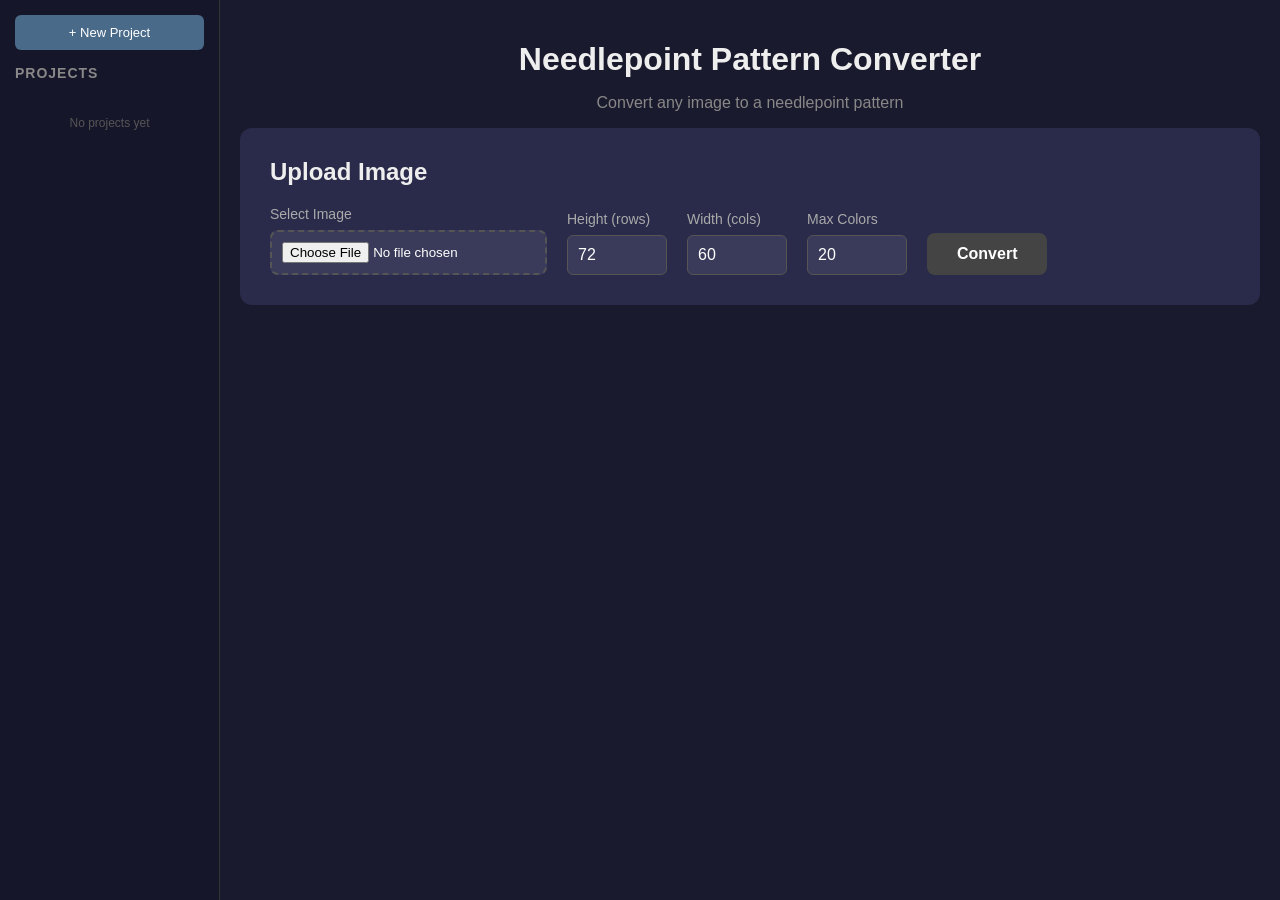
==== index.html @ 48f21181 "Initial Commit" ====
<!DOCTYPE html>
<html lang="en">
<head>
  <meta charset="UTF-8">
  <meta name="viewport" content="width=device-width, initial-scale=1.0">
  <title>Needlepoint Pattern Converter</title>
  <link rel="stylesheet" href="styles.css">
</head>
<body>
  <!-- Sidebar -->
  <div class="sidebar">
    <button class="new-project-btn" id="newProjectBtn">+ New Project</button>
    <h2>Projects</h2>
    <div class="project-list" id="projectList"></div>
    <button class="clear-all-btn" id="clearAllBtn" style="display:none;">Clear All Projects</button>
  </div>
  
  <!-- Main Content -->
  <div class="main-content">
    <div class="container">
      <h1>Needlepoint Pattern Converter</h1>
      <p style="text-align:center;color:#888;">Convert any image to a needlepoint pattern</p>
      
      <!-- Upload Section -->
    <div class="upload-section">
      <h2>Upload Image</h2>
      <div class="upload-row">
        <div class="upload-group">
          <label>Select Image</label>
          <input type="file" id="imageInput" accept="image/*">
        </div>
        <div class="upload-group">
          <label>Height (rows)</label>
          <input type="number" id="heightInput" value="72" min="10" max="200">
        </div>
        <div class="upload-group">
          <label>Width (cols)</label>
          <input type="number" id="widthInput" value="60" min="10" max="200">
        </div>
        <div class="upload-group">
          <label>Max Colors</label>
          <input type="number" id="colorsInput" value="20" min="2" max="64">
        </div>
        <button class="convert-btn" id="convertBtn" disabled>Convert</button>
      </div>
      <div class="status" id="status"></div>
    </div>
    
    <!-- Preview Section -->
    <div class="preview-section" id="previewSection">
      <div class="preview-row">
        <div class="preview-box">
          <h3>Original Image</h3>
          <img id="originalPreview" alt="Original">
        </div>
        <div class="preview-box">
          <h3>Quantized Preview</h3>
          <canvas id="quantizedPreview"></canvas>
        </div>
      </div>
    </div>
    
    <!-- Controls -->
    <div class="controls" id="controls">
      <label>
        Cell Size: <input type="range" id="cellSize" min="8" max="30" value="12">
        <span id="cellSizeVal">12px</span>
      </label>
      <button id="toggleCodes">Hide Codes</button>
      <button id="toggleGrid">Toggle Grid Lines</button>
    </div>
    
    <!-- Result Section -->
    <div class="result-section" id="resultSection">
      <p class="pattern-info" id="patternInfo"></p>
      <div class="grid-wrapper">
        <div class="grid" id="grid"></div>
      </div>
      
      <h2>Color Legend</h2>
      <div class="legend" id="legend"></div>
      
      <div class="download-section" id="downloadSection">
        <button class="download-btn" id="downloadGrid">Download Grid CSV</button>
        <button class="download-btn" id="downloadLegend">Download Legend CSV</button>
        <button class="download-btn" id="downloadPng">Download Preview PNG</button>
        <button class="download-btn" id="downloadGridImage">Download Grid Image</button>
      </div>
    </div>
  </div>
  </div>
  
  <!-- Hidden canvas for image processing -->
  <canvas id="processingCanvas" style="display:none;"></canvas>

  <script src="app.js"></script>
</body>
</html>
---- styles.css ----
* {
  box-sizing: border-box;
}
body {
  font-family: -apple-system, BlinkMacSystemFont, 'Segoe UI', Roboto, sans-serif;
  background: #1a1a2e;
  color: #eee;
  margin: 0;
  padding: 0;
  display: flex;
  min-height: 100vh;
}

/* Sidebar */
.sidebar {
  width: 220px;
  background: #16162a;
  border-right: 1px solid #333;
  padding: 15px;
  overflow-y: auto;
  flex-shrink: 0;
}
.sidebar h2 {
  font-size: 14px;
  color: #888;
  margin: 0 0 15px 0;
  text-transform: uppercase;
  letter-spacing: 1px;
}
.sidebar-empty {
  color: #555;
  font-size: 12px;
  text-align: center;
  padding: 20px 0;
}
.project-list {
  display: flex;
  flex-direction: column;
  gap: 8px;
}
.project-item {
  display: flex;
  align-items: center;
  gap: 10px;
  padding: 8px;
  background: #2a2a4a;
  border-radius: 6px;
  cursor: pointer;
  transition: background 0.2s;
}
.project-item:hover {
  background: #3a3a5a;
}
.project-item.active {
  background: #4a5a7a;
  border: 1px solid #6a7a9a;
}
.project-thumb {
  width: 40px;
  height: 40px;
  border-radius: 4px;
  object-fit: cover;
  background: #fff;
  flex-shrink: 0;
}
.project-info {
  flex: 1;
  min-width: 0;
}
.project-name {
  font-size: 12px;
  font-weight: 500;
  white-space: nowrap;
  overflow: hidden;
  text-overflow: ellipsis;
}
.project-date {
  font-size: 10px;
  color: #666;
}
.project-delete {
  opacity: 0;
  background: none;
  border: none;
  color: #f66;
  cursor: pointer;
  font-size: 14px;
  padding: 4px;
  transition: opacity 0.2s;
}
.project-item:hover .project-delete {
  opacity: 1;
}
.project-delete:hover {
  color: #f99;
}
.new-project-btn {
  width: 100%;
  padding: 10px;
  margin-bottom: 15px;
  background: #4a6a8a;
  border: none;
  border-radius: 6px;
  color: #fff;
  font-size: 13px;
  font-weight: 500;
  cursor: pointer;
  transition: background 0.2s;
}
.new-project-btn:hover {
  background: #5a7a9a;
}
.clear-all-btn {
  margin-top: 15px;
  width: 100%;
  padding: 8px;
  background: #4a3a3a;
  border: none;
  border-radius: 4px;
  color: #faa;
  font-size: 11px;
  cursor: pointer;
}
.clear-all-btn:hover {
  background: #5a4a4a;
}

/* Main content */
.main-content {
  flex: 1;
  padding: 20px;
  overflow-y: auto;
}
h1 {
  text-align: center;
  margin-bottom: 10px;
}
.container {
  max-width: 1400px;
  margin: 0 auto;
}

/* Upload Section */
.upload-section {
  background: #2a2a4a;
  border-radius: 12px;
  padding: 30px;
  margin-bottom: 30px;
}
.upload-section h2 {
  margin-top: 0;
  margin-bottom: 20px;
}
.upload-row {
  display: flex;
  flex-wrap: wrap;
  gap: 20px;
  align-items: flex-end;
}
.upload-group {
  display: flex;
  flex-direction: column;
  gap: 8px;
}
.upload-group label {
  font-size: 14px;
  color: #aaa;
}
.upload-group input[type="file"] {
  padding: 10px;
  background: #3a3a5a;
  border: 2px dashed #555;
  border-radius: 8px;
  color: #fff;
  cursor: pointer;
}
.upload-group input[type="file"]:hover {
  border-color: #777;
}
.upload-group input[type="number"] {
  padding: 10px;
  background: #3a3a5a;
  border: 1px solid #555;
  border-radius: 6px;
  color: #fff;
  width: 100px;
  font-size: 16px;
}
.convert-btn {
  padding: 12px 30px;
  background: #5a7a9a;
  border: none;
  border-radius: 8px;
  color: #fff;
  font-size: 16px;
  font-weight: bold;
  cursor: pointer;
  transition: background 0.2s;
}
.convert-btn:hover {
  background: #6a8aaa;
}
.convert-btn:disabled {
  background: #444;
  cursor: not-allowed;
}
.status {
  margin-top: 15px;
  padding: 10px;
  border-radius: 6px;
  display: none;
}
.status.visible {
  display: block;
}
.status.processing {
  background: #3a4a5a;
  color: #8af;
}
.status.success {
  background: #2a4a3a;
  color: #8fa;
}
.status.error {
  background: #4a2a3a;
  color: #faa;
}

/* Preview */
.preview-section {
  display: none;
  margin-bottom: 20px;
}
.preview-section.visible {
  display: block;
}
.preview-row {
  display: flex;
  gap: 20px;
  flex-wrap: wrap;
}
.preview-box {
  background: #2a2a4a;
  border-radius: 8px;
  padding: 15px;
}
.preview-box h3 {
  margin: 0 0 10px 0;
  font-size: 14px;
  color: #888;
}
.preview-box img, .preview-box canvas {
  max-width: 300px;
  max-height: 300px;
  border-radius: 4px;
  background: #fff;
}

/* Controls */
.controls {
  text-align: center;
  margin-bottom: 20px;
  display: none;
}
.controls.visible {
  display: block;
}
.controls label {
  margin-right: 20px;
}
.controls input[type="range"] {
  width: 150px;
  vertical-align: middle;
}
.controls button {
  padding: 8px 16px;
  margin: 0 5px;
  border: none;
  border-radius: 4px;
  background: #4a4a6a;
  color: #fff;
  cursor: pointer;
}
.controls button:hover {
  background: #5a5a8a;
}

/* Grid */
.result-section {
  display: none;
}
.result-section.visible {
  display: block;
}
.pattern-info {
  text-align: center;
  color: #888;
  margin-bottom: 20px;
}
.grid-wrapper {
  overflow: auto;
  border: 2px solid #333;
  border-radius: 8px;
  background: #111;
  margin-bottom: 30px;
}
.grid {
  display: grid;
  gap: 0;
}
.cell {
  aspect-ratio: 1;
  display: flex;
  align-items: center;
  justify-content: center;
  font-size: 8px;
  font-weight: bold;
  border: 1px solid rgba(0,0,0,0.2);
  cursor: pointer;
  transition: transform 0.1s;
}
.cell:hover {
  transform: scale(1.5);
  z-index: 10;
  box-shadow: 0 0 10px rgba(255,255,255,0.5);
}
.cell.show-codes {
  font-size: 6px;
}

/* Legend */
.legend {
  display: grid;
  grid-template-columns: repeat(auto-fill, minmax(180px, 1fr));
  gap: 10px;
}
.legend-item {
  display: flex;
  align-items: center;
  gap: 10px;
  padding: 10px;
  background: #2a2a4a;
  border-radius: 6px;
}
.legend-swatch {
  width: 40px;
  height: 40px;
  border-radius: 4px;
  border: 2px solid #555;
  flex-shrink: 0;
}
.legend-info {
  font-size: 13px;
}
.legend-info strong {
  display: block;
  font-size: 16px;
}
.legend-info .hex {
  color: #aaa;
}
.legend-info .count {
  color: #888;
  font-size: 11px;
}
h2 {
  margin-top: 0;
}

/* Download buttons */
.download-section {
  display: none;
  margin-top: 20px;
  text-align: center;
}
.download-section.visible {
  display: block;
}
.download-btn {
  padding: 10px 20px;
  margin: 5px;
  background: #4a6a4a;
  border: none;
  border-radius: 6px;
  color: #fff;
  cursor: pointer;
  font-size: 14px;
}
.download-btn:hover {
  background: #5a7a5a;
}
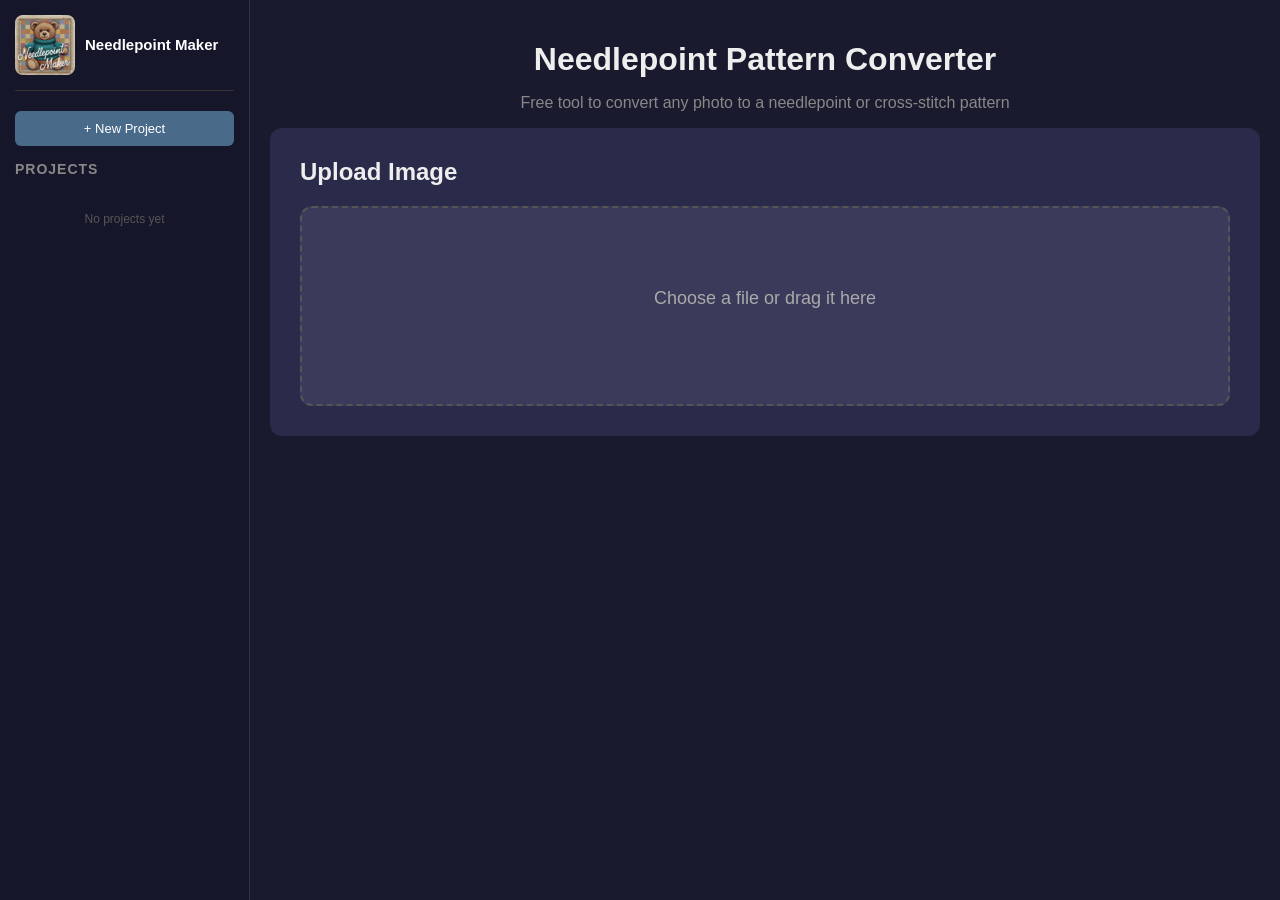
==== commit 361f196c: "Add thumbnails and tweak styles slightly" ====
--- a/index.html
+++ b/index.html
@@ -3,12 +3,75 @@
 <head>
   <meta charset="UTF-8">
   <meta name="viewport" content="width=device-width, initial-scale=1.0">
-  <title>Needlepoint Pattern Converter</title>
+  
+  <!-- Primary Meta Tags -->
+  <title>Free Needlepoint Pattern Converter | Photo to Cross Stitch Pattern Maker</title>
+  <meta name="title" content="Free Needlepoint Pattern Converter | Photo to Cross Stitch Pattern Maker">
+  <meta name="description" content="Convert any photo to a needlepoint or cross-stitch pattern for free. Customize canvas size, control colors, and download printable grid patterns with stitch guides.">
+  <meta name="keywords" content="needlepoint pattern generator, photo to needlepoint, cross stitch pattern maker, convert image to cross stitch, free pattern generator, needlepoint chart maker, cross stitch from photo, embroidery pattern converter, needlepoint pattern maker, image to needlepoint pattern">
+  <meta name="author" content="Needlepoint Maker">
+  <meta name="robots" content="index, follow">
+  
+  <!-- Canonical URL -->
+  <link rel="canonical" href="https://needlepointmaker.com/">
+  
+  <!-- Open Graph / Facebook -->
+  <meta property="og:type" content="website">
+  <meta property="og:url" content="https://needlepointmaker.com/">
+  <meta property="og:title" content="Free Needlepoint Pattern Converter | Photo to Cross Stitch Pattern Maker">
+  <meta property="og:description" content="Transform any image into a stitchable needlepoint or cross-stitch pattern. Free online tool with color control and downloadable charts.">
+  <meta property="og:image" content="https://needlepointmaker.com/images/og-image.jpg">
+  
+  <!-- Twitter -->
+  <meta name="twitter:card" content="summary_large_image">
+  <meta name="twitter:url" content="https://needlepointmaker.com/">
+  <meta name="twitter:title" content="Free Needlepoint Pattern Converter | Photo to Cross Stitch Pattern Maker">
+  <meta name="twitter:description" content="Transform any image into a stitchable needlepoint or cross-stitch pattern. Free online tool with color control and downloadable charts.">
+  <meta name="twitter:image" content="https://needlepointmaker.com/images/og-image.jpg">
+  
+  <!-- Theme Color -->
+  <meta name="theme-color" content="#6c5ce7">
+  
+  <!-- Favicons -->
+  <link rel="icon" type="image/png" sizes="32x32" href="images/favicon-32.png">
+  <link rel="icon" type="image/png" sizes="16x16" href="images/favicon-16.png">
+  <link rel="apple-touch-icon" sizes="180x180" href="images/apple-touch-icon.png">
+  
+  <!-- Schema.org Structured Data -->
+  <script type="application/ld+json">
+  {
+    "@context": "https://schema.org",
+    "@type": "SoftwareApplication",
+    "name": "Needlepoint Pattern Converter",
+    "description": "Convert any photo to a needlepoint or cross-stitch pattern for free. Customize canvas size, control colors, and download printable grid patterns.",
+    "url": "https://needlepointmaker.com/",
+    "applicationCategory": "DesignApplication",
+    "operatingSystem": "Web Browser",
+    "offers": {
+      "@type": "Offer",
+      "price": "0",
+      "priceCurrency": "USD"
+    },
+    "featureList": [
+      "Image to pattern conversion",
+      "Customizable canvas dimensions",
+      "Color palette control",
+      "Interactive grid view",
+      "CSV and PNG exports",
+      "Project saving"
+    ]
+  }
+  </script>
+  
   <link rel="stylesheet" href="styles.css">
 </head>
 <body>
   <!-- Sidebar -->
   <div class="sidebar">
+    <div class="sidebar-logo">
+      <img src="images/logo.png" alt="Needlepoint Maker" width="60" height="60">
+      <span>Needlepoint Maker</span>
+    </div>
     <button class="new-project-btn" id="newProjectBtn">+ New Project</button>
     <h2>Projects</h2>
     <div class="project-list" id="projectList"></div>
@@ -19,45 +82,74 @@
   <div class="main-content">
     <div class="container">
       <h1>Needlepoint Pattern Converter</h1>
-      <p style="text-align:center;color:#888;">Convert any image to a needlepoint pattern</p>
+      <p style="text-align:center;color:#888;">Free tool to convert any photo to a needlepoint or cross-stitch pattern</p>
       
       <!-- Upload Section -->
     <div class="upload-section">
       <h2>Upload Image</h2>
-      <div class="upload-row">
-        <div class="upload-group">
-          <label>Select Image</label>
-          <input type="file" id="imageInput" accept="image/*">
+      
+      <div class="file-dropzone" id="fileDropzone">
+        <input type="file" id="imageInput" accept="image/*">
+        <span class="dropzone-text">Choose a file or drag it here</span>
+        <span class="dropzone-filename" id="dropzoneFilename"></span>
+      </div>
+      
+      <div class="image-selected-row" id="imageSelectedRow">
+        <div class="image-preview" id="imagePreview">
+          <img id="previewImg" alt="Preview">
         </div>
-        <div class="upload-group">
-          <label>Height (rows)</label>
-          <input type="number" id="heightInput" value="72" min="10" max="200">
+        <div class="selected-file-info">
+          <span class="selected-filename" id="selectedFilename"></span>
+          <button type="button" class="change-file-btn" id="changeFileBtn">Change image</button>
         </div>
-        <div class="upload-group">
-          <label>Width (cols)</label>
-          <input type="number" id="widthInput" value="60" min="10" max="200">
+      </div>
+      
+      <div class="step-group" id="presetsStep">
+        <label>Project Size</label>
+        <div class="size-presets" id="sizePresets">
+          <button type="button" class="preset-btn" data-height="50" data-width="50">Coaster (50×50)</button>
+          <button type="button" class="preset-btn" data-height="50" data-width="40">Ornament (40×50)</button>
+          <button type="button" class="preset-btn" data-height="120" data-width="120">Pillow (120×120)</button>
+          <button type="button" class="preset-btn" data-height="125" data-width="100">Wall Art (100×125)</button>
+          <button type="button" class="preset-btn" data-preset="custom">Custom</button>
         </div>
-        <div class="upload-group">
-          <label>Max Colors</label>
-          <input type="number" id="colorsInput" value="20" min="2" max="64">
+      </div>
+      
+      <div class="step-group" id="dimensionsStep">
+        <label>Dimensions</label>
+        <div class="dimensions-row">
+          <div class="dimension-input">
+            <span class="dimension-label">Height (rows)</span>
+            <input type="number" id="heightInput" value="72" min="10" max="200">
+          </div>
+          <button type="button" class="aspect-link-btn linked" id="aspectLinkBtn" title="Link dimensions (maintain aspect ratio)">
+            <svg class="link-icon" viewBox="0 0 24 24" width="20" height="20">
+              <path class="chain-link" d="M10 13a5 5 0 0 0 7.54.54l3-3a5 5 0 0 0-7.07-7.07l-1.72 1.71"/>
+              <path class="chain-link" d="M14 11a5 5 0 0 0-7.54-.54l-3 3a5 5 0 0 0 7.07 7.07l1.71-1.71"/>
+            </svg>
+            <svg class="unlink-icon" viewBox="0 0 24 24" width="20" height="20">
+              <path d="M10 13a5 5 0 0 0 7.54.54l3-3a5 5 0 0 0-7.07-7.07l-1.72 1.71"/>
+              <path d="M14 11a5 5 0 0 0-7.54-.54l-3 3a5 5 0 0 0 7.07 7.07l1.71-1.71"/>
+              <line x1="2" y1="2" x2="22" y2="22"/>
+            </svg>
+          </button>
+          <div class="dimension-input">
+            <span class="dimension-label">Width (cols)</span>
+            <input type="number" id="widthInput" value="60" min="10" max="200">
+          </div>
         </div>
+      </div>
+      
+      <div class="step-group" id="colorsStep">
+        <label>Max Colors</label>
+        <input type="number" id="colorsInput" value="20" min="2" max="64">
+      </div>
+      
+      <div class="step-group" id="convertStep">
         <button class="convert-btn" id="convertBtn" disabled>Convert</button>
       </div>
+      
       <div class="status" id="status"></div>
-    </div>
-    
-    <!-- Preview Section -->
-    <div class="preview-section" id="previewSection">
-      <div class="preview-row">
-        <div class="preview-box">
-          <h3>Original Image</h3>
-          <img id="originalPreview" alt="Original">
-        </div>
-        <div class="preview-box">
-          <h3>Quantized Preview</h3>
-          <canvas id="quantizedPreview"></canvas>
-        </div>
-      </div>
     </div>
     
     <!-- Controls -->
--- a/styles.css
+++ b/styles.css
@@ -13,7 +13,7 @@
 
 /* Sidebar */
 .sidebar {
-  width: 220px;
+  width: 250px;
   background: #16162a;
   border-right: 1px solid #333;
   padding: 15px;
@@ -26,6 +26,24 @@
   margin: 0 0 15px 0;
   text-transform: uppercase;
   letter-spacing: 1px;
+}
+.sidebar-logo {
+  display: flex;
+  align-items: center;
+  gap: 10px;
+  margin-bottom: 20px;
+  padding-bottom: 15px;
+  border-bottom: 1px solid #333;
+}
+.sidebar-logo img {
+  border-radius: 8px;
+  flex-shrink: 0;
+}
+.sidebar-logo span {
+  font-size: 15px;
+  font-weight: 600;
+  color: #fff;
+  line-height: 1.2;
 }
 .sidebar-empty {
   color: #555;
@@ -146,11 +164,111 @@
   border-radius: 12px;
   padding: 30px;
   margin-bottom: 30px;
+  transition: opacity 0.3s, max-height 0.3s;
+}
+.upload-section.hidden {
+  display: none;
 }
 .upload-section h2 {
   margin-top: 0;
   margin-bottom: 20px;
 }
+
+/* File dropzone - empty state */
+.file-dropzone {
+  display: flex;
+  flex-direction: column;
+  align-items: center;
+  justify-content: center;
+  gap: 16px;
+  width: 100%;
+  min-height: 200px;
+  background: #3a3a5a;
+  border: 2px dashed #555;
+  border-radius: 12px;
+  cursor: pointer;
+  transition: border-color 0.2s, background 0.2s;
+}
+.file-dropzone:hover,
+.file-dropzone.dragover {
+  border-color: #5a7a9a;
+  background: #454570;
+}
+.file-dropzone.hidden {
+  display: none;
+}
+.file-dropzone input[type="file"] {
+  position: absolute;
+  width: 1px;
+  height: 1px;
+  opacity: 0;
+  pointer-events: none;
+}
+.dropzone-text {
+  font-size: 18px;
+  color: #aaa;
+}
+.dropzone-filename {
+  font-size: 14px;
+  color: #888;
+  max-width: 80%;
+  overflow: hidden;
+  text-overflow: ellipsis;
+  white-space: nowrap;
+}
+
+/* Image selected state */
+.image-selected-row {
+  display: none;
+  align-items: center;
+  gap: 16px;
+}
+.image-selected-row.visible {
+  display: flex;
+}
+.image-preview {
+  width: 100px;
+  height: 100px;
+  border-radius: 8px;
+  overflow: hidden;
+  background: #1a1a2e;
+  border: 2px solid #444;
+  flex-shrink: 0;
+}
+.image-preview img {
+  width: 100%;
+  height: 100%;
+  object-fit: contain;
+}
+.selected-file-info {
+  display: flex;
+  flex-direction: column;
+  gap: 8px;
+}
+.selected-filename {
+  font-size: 14px;
+  color: #ccc;
+  max-width: 200px;
+  overflow: hidden;
+  text-overflow: ellipsis;
+  white-space: nowrap;
+}
+.change-file-btn {
+  padding: 6px 12px;
+  background: #3a3a5a;
+  border: 1px solid #555;
+  border-radius: 4px;
+  color: #aaa;
+  font-size: 12px;
+  cursor: pointer;
+  transition: all 0.2s;
+  width: fit-content;
+}
+.change-file-btn:hover {
+  background: #4a4a6a;
+  color: #fff;
+  border-color: #666;
+}
 .upload-row {
   display: flex;
   flex-wrap: wrap;
@@ -186,6 +304,144 @@
   width: 100px;
   font-size: 16px;
 }
+.upload-group input[type="number"].auto-calculated {
+  border-color: #5a7a9a;
+  font-style: italic;
+}
+
+/* Aspect ratio link button */
+.aspect-link-btn {
+  background: none;
+  border: none;
+  cursor: pointer;
+  padding: 8px;
+  margin-top: 16px;
+  border-radius: 4px;
+  transition: background 0.2s;
+  display: flex;
+  align-items: center;
+  justify-content: center;
+  flex-shrink: 0;
+}
+.aspect-link-btn:hover {
+  background: rgba(255, 255, 255, 0.1);
+}
+.aspect-link-btn svg {
+  fill: none;
+  stroke: currentColor;
+  stroke-width: 2;
+  stroke-linecap: round;
+  stroke-linejoin: round;
+}
+.aspect-link-btn.linked {
+  color: #8af;
+}
+.aspect-link-btn.linked .link-icon {
+  display: block;
+}
+.aspect-link-btn.linked .unlink-icon {
+  display: none;
+}
+.aspect-link-btn:not(.linked) {
+  color: #666;
+}
+.aspect-link-btn:not(.linked) .link-icon {
+  display: none;
+}
+.aspect-link-btn:not(.linked) .unlink-icon {
+  display: block;
+}
+
+/* Step groups with animations */
+.step-group {
+  display: flex;
+  flex-direction: column;
+  gap: 10px;
+  margin-top: 0;
+  opacity: 0;
+  max-height: 0;
+  overflow: hidden;
+  transition: opacity 0.3s ease, max-height 0.3s ease, margin-top 0.3s ease;
+  pointer-events: none;
+}
+.step-group.visible {
+  opacity: 1;
+  max-height: 200px;
+  margin-top: 20px;
+  pointer-events: auto;
+}
+.step-group > label {
+  font-size: 14px;
+  color: #aaa;
+  margin-bottom: 4px;
+}
+
+/* Size preset buttons */
+.size-presets {
+  display: flex;
+  flex-wrap: wrap;
+  gap: 8px;
+}
+.preset-btn {
+  padding: 10px 16px;
+  background: #3a3a5a;
+  border: 2px solid transparent;
+  border-radius: 6px;
+  color: #aaa;
+  font-size: 13px;
+  cursor: pointer;
+  transition: all 0.2s;
+}
+.preset-btn:hover {
+  background: #4a4a6a;
+  color: #fff;
+}
+.preset-btn.active {
+  border-color: #5a7a9a;
+  background: #4a5a7a;
+  color: #fff;
+}
+
+/* Dimensions row */
+.dimensions-row {
+  display: flex;
+  align-items: center;
+  gap: 12px;
+}
+.dimension-input {
+  display: flex;
+  flex-direction: column;
+  gap: 4px;
+}
+.dimension-input .dimension-label {
+  font-size: 12px;
+  color: #888;
+}
+.dimension-input input[type="number"] {
+  padding: 10px;
+  background: #3a3a5a;
+  border: 1px solid #555;
+  border-radius: 6px;
+  color: #fff;
+  width: 100px;
+  font-size: 16px;
+}
+.dimension-input input[type="number"].auto-calculated {
+  border-color: #5a7a9a;
+  font-style: italic;
+}
+
+/* Colors input in step group */
+.step-group input[type="number"] {
+  padding: 10px;
+  background: #3a3a5a;
+  border: 1px solid #555;
+  border-radius: 6px;
+  color: #fff;
+  width: 100px;
+  font-size: 16px;
+}
+
 .convert-btn {
   padding: 12px 30px;
   background: #5a7a9a;
@@ -224,36 +480,6 @@
 .status.error {
   background: #4a2a3a;
   color: #faa;
-}
-
-/* Preview */
-.preview-section {
-  display: none;
-  margin-bottom: 20px;
-}
-.preview-section.visible {
-  display: block;
-}
-.preview-row {
-  display: flex;
-  gap: 20px;
-  flex-wrap: wrap;
-}
-.preview-box {
-  background: #2a2a4a;
-  border-radius: 8px;
-  padding: 15px;
-}
-.preview-box h3 {
-  margin: 0 0 10px 0;
-  font-size: 14px;
-  color: #888;
-}
-.preview-box img, .preview-box canvas {
-  max-width: 300px;
-  max-height: 300px;
-  border-radius: 4px;
-  background: #fff;
 }
 
 /* Controls */
@@ -299,14 +525,16 @@
 }
 .grid-wrapper {
   overflow: auto;
-  border: 2px solid #333;
-  border-radius: 8px;
-  background: #111;
   margin-bottom: 30px;
+  display: flex;
+  justify-content: center;
 }
 .grid {
   display: grid;
   gap: 0;
+  border: 2px solid #333;
+  border-radius: 8px;
+  overflow: hidden;
 }
 .cell {
   aspect-ratio: 1;
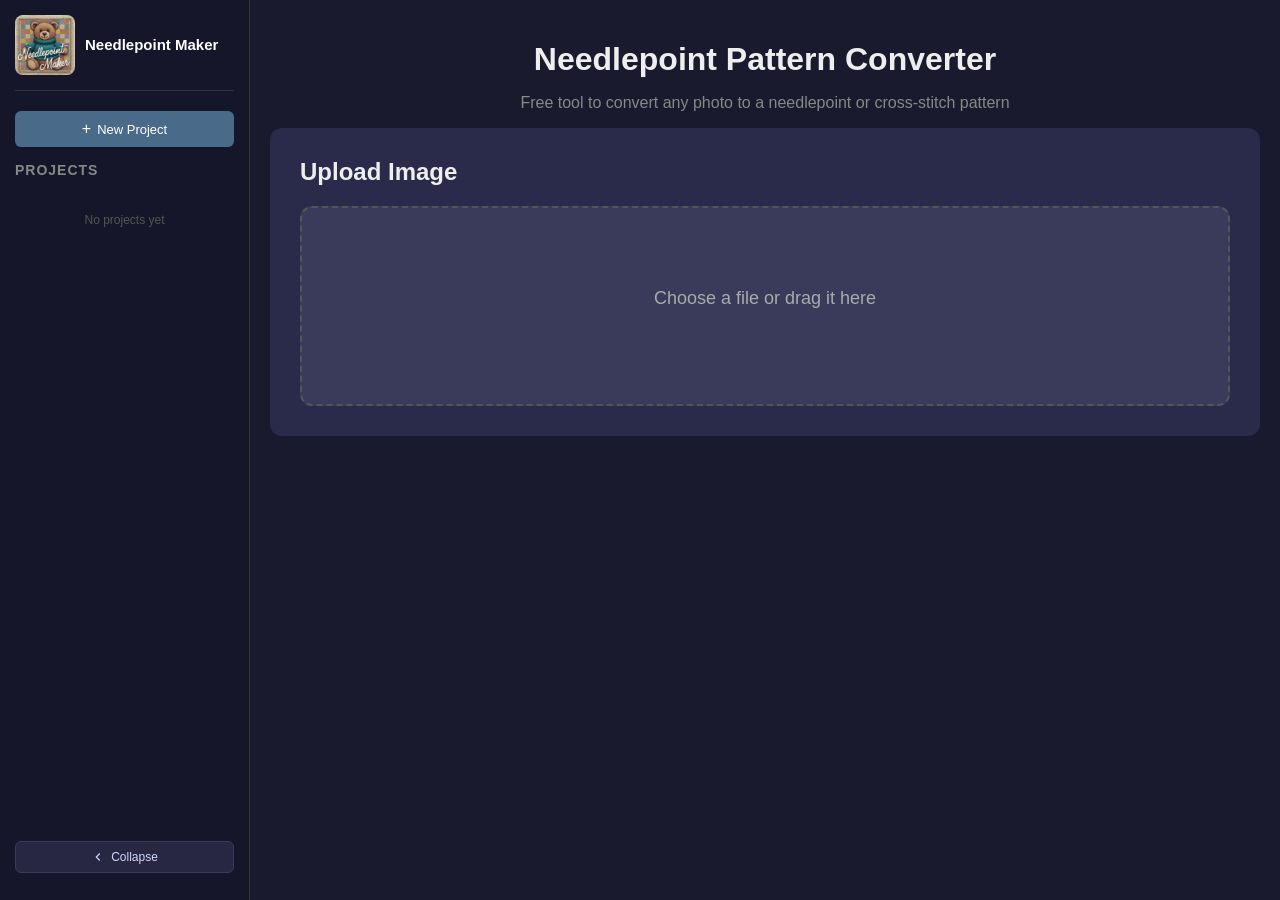
==== commit 81d52f32: "Update sidebar styles and migration" ====
--- a/index.html
+++ b/index.html
@@ -66,16 +66,42 @@
   <link rel="stylesheet" href="styles.css">
 </head>
 <body>
+  <!-- Mobile Menu Toggle -->
+  <button class="mobile-menu-toggle" id="mobileMenuToggle" aria-label="Toggle menu">
+    <svg class="menu-icon" viewBox="0 0 24 24" fill="none" stroke="currentColor" stroke-width="2">
+      <line x1="3" y1="6" x2="21" y2="6"></line>
+      <line x1="3" y1="12" x2="21" y2="12"></line>
+      <line x1="3" y1="18" x2="21" y2="18"></line>
+    </svg>
+    <svg class="close-icon" viewBox="0 0 24 24" fill="none" stroke="currentColor" stroke-width="2">
+      <line x1="18" y1="6" x2="6" y2="18"></line>
+      <line x1="6" y1="6" x2="18" y2="18"></line>
+    </svg>
+  </button>
+  
+  <!-- Sidebar Overlay -->
+  <div class="sidebar-overlay" id="sidebarOverlay"></div>
+  
   <!-- Sidebar -->
-  <div class="sidebar">
+  <div class="sidebar" id="sidebar">
     <div class="sidebar-logo">
       <img src="images/logo.png" alt="Needlepoint Maker" width="60" height="60">
       <span>Needlepoint Maker</span>
     </div>
-    <button class="new-project-btn" id="newProjectBtn">+ New Project</button>
+    <button class="new-project-btn" id="newProjectBtn">
+      <span class="btn-icon" aria-hidden="true">+</span>
+      <span class="btn-text">New Project</span>
+    </button>
     <h2>Projects</h2>
     <div class="project-list" id="projectList"></div>
-    <button class="clear-all-btn" id="clearAllBtn" style="display:none;">Clear All Projects</button>
+    <div class="sidebar-footer">
+      <button class="sidebar-toggle-btn" id="sidebarToggleBtn" aria-label="Collapse sidebar">
+        <svg class="sidebar-toggle-icon" viewBox="0 0 24 24" fill="none" stroke="currentColor" stroke-width="2">
+          <path d="M15 6l-6 6 6 6"/>
+        </svg>
+        <span>Collapse</span>
+      </button>
+    </div>
   </div>
   
   <!-- Main Content -->
@@ -107,37 +133,43 @@
       <div class="step-group" id="presetsStep">
         <label>Project Size</label>
         <div class="size-presets" id="sizePresets">
-          <button type="button" class="preset-btn" data-height="50" data-width="50">Coaster (50×50)</button>
-          <button type="button" class="preset-btn" data-height="50" data-width="40">Ornament (40×50)</button>
-          <button type="button" class="preset-btn" data-height="120" data-width="120">Pillow (120×120)</button>
-          <button type="button" class="preset-btn" data-height="125" data-width="100">Wall Art (100×125)</button>
+          <button type="button" class="preset-btn" data-height="72" data-width="72" data-name="Coaster">Coaster (4" × 4")</button>
+          <button type="button" class="preset-btn" data-height="72" data-width="54" data-name="Ornament">Ornament (3" × 4")</button>
+          <button type="button" class="preset-btn" data-height="144" data-width="144" data-name="Pillow">Pillow (8" × 8")</button>
+          <button type="button" class="preset-btn" data-height="144" data-width="108" data-name="Wall Art">Wall Art (6" × 8")</button>
           <button type="button" class="preset-btn" data-preset="custom">Custom</button>
+        </div>
+        <p class="preset-note" id="presetNote">Sizes that would stretch or distort your image have been disabled. Use the Custom button to set your own dimensions.</p>
+      </div>
+      
+      <div class="step-group" id="meshStep">
+        <label>Canvas Mesh</label>
+        <div class="mesh-options">
+          <button type="button" class="mesh-btn" data-mesh="12">12 mesh</button>
+          <button type="button" class="mesh-btn active" data-mesh="18">18 mesh</button>
         </div>
       </div>
       
       <div class="step-group" id="dimensionsStep">
         <label>Dimensions</label>
+        <div class="unit-toggle">
+          <button type="button" class="unit-btn" data-unit="stitches">Stitches</button>
+          <button type="button" class="unit-btn active" data-unit="inches">Inches</button>
+        </div>
         <div class="dimensions-row">
           <div class="dimension-input">
-            <span class="dimension-label">Height (rows)</span>
-            <input type="number" id="heightInput" value="72" min="10" max="200">
+            <span class="dimension-label" id="widthLabel">Width (inches)</span>
+            <input type="number" id="widthInput" value="4" min="1" max="20" step="0.5">
           </div>
-          <button type="button" class="aspect-link-btn linked" id="aspectLinkBtn" title="Link dimensions (maintain aspect ratio)">
-            <svg class="link-icon" viewBox="0 0 24 24" width="20" height="20">
-              <path class="chain-link" d="M10 13a5 5 0 0 0 7.54.54l3-3a5 5 0 0 0-7.07-7.07l-1.72 1.71"/>
-              <path class="chain-link" d="M14 11a5 5 0 0 0-7.54-.54l-3 3a5 5 0 0 0 7.07 7.07l1.71-1.71"/>
-            </svg>
-            <svg class="unlink-icon" viewBox="0 0 24 24" width="20" height="20">
-              <path d="M10 13a5 5 0 0 0 7.54.54l3-3a5 5 0 0 0-7.07-7.07l-1.72 1.71"/>
-              <path d="M14 11a5 5 0 0 0-7.54-.54l-3 3a5 5 0 0 0 7.07 7.07l1.71-1.71"/>
-              <line x1="2" y1="2" x2="22" y2="22"/>
-            </svg>
-          </button>
           <div class="dimension-input">
-            <span class="dimension-label">Width (cols)</span>
-            <input type="number" id="widthInput" value="60" min="10" max="200">
+            <span class="dimension-label" id="heightLabel">Height (inches)</span>
+            <input type="number" id="heightInput" value="4" min="1" max="20" step="0.5">
           </div>
         </div>
+        <label class="aspect-ratio-checkbox">
+          <input type="checkbox" id="aspectLinkCheckbox" checked>
+          <span>Lock aspect ratio</span>
+        </label>
       </div>
       
       <div class="step-group" id="colorsStep">
@@ -151,6 +183,19 @@
       
       <div class="status" id="status"></div>
     </div>
+    
+    <!-- Result Section -->
+    <div class="result-section" id="resultSection">
+      <div class="result-header">
+        <p class="pattern-info" id="patternInfo"></p>
+        <button id="editProjectBtn" class="edit-settings-btn">
+          <svg viewBox="0 0 24 24" width="16" height="16" fill="none" stroke="currentColor" stroke-width="2">
+            <path d="M11 4H4a2 2 0 0 0-2 2v14a2 2 0 0 0 2 2h14a2 2 0 0 0 2-2v-7"/>
+            <path d="M18.5 2.5a2.121 2.121 0 0 1 3 3L12 15l-4 1 1-4 9.5-9.5z"/>
+          </svg>
+          Edit Settings
+        </button>
+      </div>
     
     <!-- Controls -->
     <div class="controls" id="controls">
@@ -161,16 +206,6 @@
       <button id="toggleCodes">Hide Codes</button>
       <button id="toggleGrid">Toggle Grid Lines</button>
     </div>
-    
-    <!-- Result Section -->
-    <div class="result-section" id="resultSection">
-      <p class="pattern-info" id="patternInfo"></p>
-      <div class="grid-wrapper">
-        <div class="grid" id="grid"></div>
-      </div>
-      
-      <h2>Color Legend</h2>
-      <div class="legend" id="legend"></div>
       
       <div class="download-section" id="downloadSection">
         <button class="download-btn" id="downloadGrid">Download Grid CSV</button>
@@ -178,6 +213,13 @@
         <button class="download-btn" id="downloadPng">Download Preview PNG</button>
         <button class="download-btn" id="downloadGridImage">Download Grid Image</button>
       </div>
+      
+      <div class="grid-wrapper">
+        <div class="grid" id="grid"></div>
+      </div>
+      
+      <h2>Color Legend</h2>
+      <div class="legend" id="legend"></div>
     </div>
   </div>
   </div>
@@ -186,5 +228,6 @@
   <canvas id="processingCanvas" style="display:none;"></canvas>
 
   <script src="app.js"></script>
+  <script defer src="/_vercel/insights/script.js"></script>
 </body>
 </html>
--- a/styles.css
+++ b/styles.css
@@ -17,8 +17,89 @@
   background: #16162a;
   border-right: 1px solid #333;
   padding: 15px;
-  overflow-y: auto;
+  overflow: hidden;
   flex-shrink: 0;
+  transition: width 0.2s ease;
+  display: flex;
+  flex-direction: column;
+  height: 100vh;
+  position: sticky;
+  top: 0;
+  align-self: flex-start;
+}
+.sidebar-footer {
+  margin-top: auto;
+  padding-top: 12px;
+  background: #16162a;
+  position: sticky;
+  bottom: 0;
+}
+.sidebar-toggle-btn {
+  width: 100%;
+  display: flex;
+  align-items: center;
+  justify-content: center;
+  gap: 6px;
+  padding: 8px 10px;
+  margin: 0 0 12px;
+  background: #272742;
+  border: 1px solid #3a3a5a;
+  border-radius: 6px;
+  color: #cfd6ff;
+  font-size: 12px;
+  cursor: pointer;
+  transition: background 0.2s, border-color 0.2s, color 0.2s;
+}
+.sidebar-toggle-btn:hover {
+  background: #32325a;
+  border-color: #4a5a7a;
+  color: #fff;
+}
+.sidebar-toggle-icon {
+  width: 14px;
+  height: 14px;
+  flex-shrink: 0;
+  transition: transform 0.2s;
+}
+.sidebar.collapsed {
+  width: 64px;
+  padding: 12px 10px;
+}
+.sidebar.collapsed .sidebar-toggle-btn span,
+.sidebar.collapsed .sidebar-logo span,
+.sidebar.collapsed h2,
+.sidebar.collapsed .project-info,
+.sidebar.collapsed .project-delete,
+.sidebar.collapsed .sidebar-empty {
+  display: none;
+}
+.sidebar.collapsed .new-project-btn {
+  display: flex;
+  width: 40px;
+  height: 40px;
+  margin: 0 auto 12px;
+  padding: 0;
+  border-radius: 8px;
+}
+.sidebar.collapsed .new-project-btn .btn-text {
+  display: none;
+}
+.sidebar.collapsed .project-item {
+  justify-content: center;
+}
+.sidebar.collapsed .project-thumb {
+  width: 36px;
+  height: 36px;
+}
+.sidebar.collapsed .sidebar-toggle-icon {
+  transform: rotate(180deg);
+}
+.sidebar.collapsed .sidebar-logo {
+  justify-content: center;
+}
+.sidebar.collapsed .sidebar-logo img {
+  width: 40px;
+  height: 40px;
 }
 .sidebar h2 {
   font-size: 14px;
@@ -55,6 +136,9 @@
   display: flex;
   flex-direction: column;
   gap: 8px;
+  flex: 1;
+  overflow-y: auto;
+  padding-bottom: 20px;
 }
 .project-item {
   display: flex;
@@ -124,23 +208,20 @@
   font-weight: 500;
   cursor: pointer;
   transition: background 0.2s;
+  display: flex;
+  align-items: center;
+  justify-content: center;
+  gap: 6px;
 }
 .new-project-btn:hover {
   background: #5a7a9a;
 }
-.clear-all-btn {
-  margin-top: 15px;
-  width: 100%;
-  padding: 8px;
-  background: #4a3a3a;
-  border: none;
-  border-radius: 4px;
-  color: #faa;
-  font-size: 11px;
-  cursor: pointer;
-}
-.clear-all-btn:hover {
-  background: #5a4a4a;
+.new-project-btn .btn-icon {
+  font-size: 16px;
+  line-height: 1;
+}
+.new-project-btn .btn-text {
+  line-height: 1;
 }
 
 /* Main content */
@@ -148,6 +229,7 @@
   flex: 1;
   padding: 20px;
   overflow-y: auto;
+  min-width: 0;
 }
 h1 {
   text-align: center;
@@ -309,48 +391,6 @@
   font-style: italic;
 }
 
-/* Aspect ratio link button */
-.aspect-link-btn {
-  background: none;
-  border: none;
-  cursor: pointer;
-  padding: 8px;
-  margin-top: 16px;
-  border-radius: 4px;
-  transition: background 0.2s;
-  display: flex;
-  align-items: center;
-  justify-content: center;
-  flex-shrink: 0;
-}
-.aspect-link-btn:hover {
-  background: rgba(255, 255, 255, 0.1);
-}
-.aspect-link-btn svg {
-  fill: none;
-  stroke: currentColor;
-  stroke-width: 2;
-  stroke-linecap: round;
-  stroke-linejoin: round;
-}
-.aspect-link-btn.linked {
-  color: #8af;
-}
-.aspect-link-btn.linked .link-icon {
-  display: block;
-}
-.aspect-link-btn.linked .unlink-icon {
-  display: none;
-}
-.aspect-link-btn:not(.linked) {
-  color: #666;
-}
-.aspect-link-btn:not(.linked) .link-icon {
-  display: none;
-}
-.aspect-link-btn:not(.linked) .unlink-icon {
-  display: block;
-}
 
 /* Step groups with animations */
 .step-group {
@@ -402,6 +442,103 @@
   color: #fff;
 }
 
+/* Disabled preset buttons */
+.preset-btn:disabled {
+  opacity: 0.5;
+  cursor: not-allowed;
+  background: #252535;
+  color: #666;
+  border: 2px dashed #444;
+  text-decoration: line-through;
+}
+.preset-btn:disabled:hover {
+  background: #252535;
+  color: #666;
+}
+
+/* Preset disabled note */
+.preset-note {
+  display: none;
+  font-size: 12px;
+  color: #888;
+  margin-top: 10px;
+  font-style: italic;
+}
+.preset-note.visible {
+  display: block;
+}
+
+/* Mesh options */
+.mesh-options {
+  display: flex;
+  gap: 8px;
+}
+.mesh-btn {
+  padding: 10px 20px;
+  background: #3a3a5a;
+  border: 2px solid transparent;
+  border-radius: 6px;
+  color: #aaa;
+  font-size: 14px;
+  cursor: pointer;
+  transition: all 0.2s;
+}
+.mesh-btn:hover {
+  background: #4a4a6a;
+  color: #fff;
+}
+.mesh-btn.active {
+  border-color: #5a7a9a;
+  background: #4a5a7a;
+  color: #fff;
+}
+
+/* Unit toggle */
+.unit-toggle {
+  display: flex;
+  gap: 4px;
+  margin-bottom: 12px;
+}
+.unit-btn {
+  padding: 6px 14px;
+  background: #3a3a5a;
+  border: 1px solid #555;
+  border-radius: 4px;
+  color: #888;
+  font-size: 12px;
+  cursor: pointer;
+  transition: all 0.2s;
+}
+.unit-btn:hover {
+  background: #4a4a6a;
+  color: #ccc;
+}
+.unit-btn.active {
+  background: #4a5a7a;
+  border-color: #5a7a9a;
+  color: #fff;
+}
+
+/* Aspect ratio checkbox */
+.aspect-ratio-checkbox {
+  display: flex;
+  align-items: center;
+  gap: 8px;
+  margin-top: 12px;
+  cursor: pointer;
+  font-size: 13px;
+  color: #aaa;
+}
+.aspect-ratio-checkbox input[type="checkbox"] {
+  width: 16px;
+  height: 16px;
+  accent-color: #5a7a9a;
+  cursor: pointer;
+}
+.aspect-ratio-checkbox:hover {
+  color: #fff;
+}
+
 /* Dimensions row */
 .dimensions-row {
   display: flex;
@@ -518,25 +655,56 @@
 .result-section.visible {
   display: block;
 }
+/* Result header with pattern info and edit button */
+.result-header {
+  display: flex;
+  align-items: center;
+  justify-content: center;
+  gap: 20px;
+  margin-bottom: 20px;
+  flex-wrap: wrap;
+}
 .pattern-info {
   text-align: center;
   color: #888;
-  margin-bottom: 20px;
+  margin: 0;
+}
+.edit-settings-btn {
+  display: inline-flex;
+  align-items: center;
+  gap: 6px;
+  padding: 8px 16px;
+  background: #5a7a9a;
+  border: none;
+  border-radius: 6px;
+  color: #fff;
+  font-size: 14px;
+  font-weight: 500;
+  cursor: pointer;
+  transition: all 0.2s;
+}
+.edit-settings-btn:hover {
+  background: #6a8aaa;
+}
+.edit-settings-btn svg {
+  flex-shrink: 0;
 }
 .grid-wrapper {
   overflow: auto;
   margin-bottom: 30px;
-  display: flex;
-  justify-content: center;
+  -webkit-overflow-scrolling: touch;
+  padding-bottom: 10px;
+  text-align: center;
 }
 .grid {
-  display: grid;
+  display: inline-grid;
   gap: 0;
   border: 2px solid #333;
   border-radius: 8px;
   overflow: hidden;
 }
 .cell {
+  position: relative;
   aspect-ratio: 1;
   display: flex;
   align-items: center;
@@ -546,6 +714,37 @@
   border: 1px solid rgba(0,0,0,0.2);
   cursor: pointer;
   transition: transform 0.1s;
+}
+.cell.dimmed {
+  opacity: 0.2;
+}
+.cell.highlight {
+  outline: none;
+  box-shadow: none;
+}
+.cell.completed::after {
+  content: "";
+  position: absolute;
+  inset: 0;
+  background:
+    linear-gradient(45deg,
+      transparent 44%,
+      rgba(230, 70, 70, 0.95) 45%,
+      rgba(230, 70, 70, 0.95) 55%,
+      transparent 56%),
+    linear-gradient(-45deg,
+      transparent 44%,
+      rgba(230, 70, 70, 0.95) 45%,
+      rgba(230, 70, 70, 0.95) 55%,
+      transparent 56%);
+  pointer-events: none;
+}
+.cell.completed::before {
+  content: "";
+  position: absolute;
+  inset: 0;
+  background: rgba(0, 0, 0, 0.5);
+  pointer-events: none;
 }
 .cell:hover {
   transform: scale(1.5);
@@ -569,6 +768,22 @@
   padding: 10px;
   background: #2a2a4a;
   border-radius: 6px;
+  cursor: pointer;
+  border: 1px solid transparent;
+  transition: border-color 0.2s, background 0.2s, transform 0.2s;
+}
+.legend-item:hover {
+  background: #34345a;
+  border-color: #4a5a7a;
+}
+.legend-item:focus-visible {
+  outline: 2px solid #7aa0c4;
+  outline-offset: 2px;
+}
+.legend-item.active {
+  border-color: #8ab4f8;
+  box-shadow: 0 0 0 1px rgba(138, 180, 248, 0.6);
+  background: #3a3a66;
 }
 .legend-swatch {
   width: 40px;
@@ -598,7 +813,7 @@
 /* Download buttons */
 .download-section {
   display: none;
-  margin-top: 20px;
+  margin-bottom: 25px;
   text-align: center;
 }
 .download-section.visible {
@@ -617,3 +832,264 @@
 .download-btn:hover {
   background: #5a7a5a;
 }
+
+/* Mobile menu toggle button */
+.mobile-menu-toggle {
+  display: none;
+  position: fixed;
+  top: 15px;
+  left: 15px;
+  z-index: 1001;
+  background: #4a6a8a;
+  border: none;
+  border-radius: 8px;
+  padding: 12px;
+  cursor: pointer;
+  color: #fff;
+}
+.mobile-menu-toggle svg {
+  width: 24px;
+  height: 24px;
+  display: block;
+}
+.mobile-menu-toggle .close-icon {
+  display: none;
+}
+.mobile-menu-toggle.active .menu-icon {
+  display: none;
+}
+.mobile-menu-toggle.active .close-icon {
+  display: block;
+}
+
+/* Sidebar overlay for mobile */
+.sidebar-overlay {
+  display: none;
+  position: fixed;
+  top: 0;
+  left: 0;
+  right: 0;
+  bottom: 0;
+  background: rgba(0, 0, 0, 0.5);
+  z-index: 999;
+}
+.sidebar-overlay.visible {
+  display: block;
+}
+
+/* ================================
+   MOBILE RESPONSIVE STYLES
+   ================================ */
+@media (max-width: 768px) {
+  body {
+    flex-direction: column;
+  }
+  
+  /* Mobile menu toggle */
+  .mobile-menu-toggle {
+    display: block;
+  }
+  
+  /* Sidebar becomes a slide-out drawer */
+  .sidebar {
+    position: fixed;
+    top: 0;
+    left: 0;
+    bottom: 0;
+    width: 280px;
+    z-index: 1000;
+    transform: translateX(-100%);
+    transition: transform 0.3s ease;
+    padding-top: 70px;
+  }
+  .sidebar-toggle-btn {
+    display: none;
+  }
+  .sidebar.collapsed {
+    width: 280px;
+    padding: 70px 15px 15px;
+  }
+  .sidebar.open {
+    transform: translateX(0);
+  }
+  
+  /* Main content takes full width */
+  .main-content {
+    padding: 70px 15px 20px 15px;
+    width: 100%;
+  }
+  
+  /* Smaller heading on mobile */
+  h1 {
+    font-size: 24px;
+    margin-bottom: 5px;
+  }
+  .main-content > .container > p {
+    font-size: 14px;
+  }
+  
+  /* Upload section adjustments */
+  .upload-section {
+    padding: 20px 15px;
+  }
+  .upload-section h2 {
+    font-size: 18px;
+  }
+  
+  /* File dropzone */
+  .file-dropzone {
+    min-height: 150px;
+    padding: 20px;
+  }
+  .dropzone-text {
+    font-size: 16px;
+    text-align: center;
+  }
+  
+  /* Image selected row stacks vertically */
+  .image-selected-row {
+    flex-direction: column;
+    align-items: flex-start;
+  }
+  .image-preview {
+    width: 80px;
+    height: 80px;
+  }
+  .selected-filename {
+    max-width: 100%;
+  }
+  
+  /* Size presets wrap better */
+  .size-presets {
+    gap: 6px;
+  }
+  .preset-btn {
+    padding: 8px 12px;
+    font-size: 12px;
+    flex: 1 1 auto;
+    min-width: calc(50% - 6px);
+    text-align: center;
+  }
+  
+  /* Mesh options on mobile */
+  .mesh-options {
+    gap: 6px;
+  }
+  .mesh-btn {
+    flex: 1;
+    padding: 10px 14px;
+    font-size: 13px;
+  }
+  
+  /* Unit toggle on mobile */
+  .unit-toggle {
+    margin-bottom: 10px;
+  }
+  .unit-btn {
+    flex: 1;
+    text-align: center;
+  }
+  
+  /* Result header on mobile */
+  .result-header {
+    flex-direction: column;
+    gap: 12px;
+  }
+  .edit-settings-btn {
+    width: 100%;
+    max-width: 200px;
+    justify-content: center;
+  }
+  
+  /* Dimensions row stacks on mobile */
+  .dimensions-row {
+    flex-wrap: wrap;
+    gap: 10px;
+  }
+  .dimension-input {
+    flex: 1;
+    min-width: 80px;
+  }
+  .dimension-input input[type="number"] {
+    width: 100%;
+  }
+  
+  /* Full width inputs */
+  .step-group input[type="number"] {
+    width: 100%;
+    max-width: 150px;
+  }
+  
+  /* Convert button full width */
+  .convert-btn {
+    width: 100%;
+    padding: 15px;
+    font-size: 18px;
+  }
+  
+  /* Controls wrap on mobile */
+  .controls {
+    display: none;
+    flex-direction: column;
+    gap: 15px;
+    align-items: center;
+  }
+  .controls.visible {
+    display: flex;
+  }
+  .controls label {
+    margin-right: 0;
+    display: flex;
+    align-items: center;
+    gap: 10px;
+  }
+  .controls input[type="range"] {
+    width: 120px;
+  }
+  .controls button {
+    padding: 12px 20px;
+    font-size: 14px;
+    width: 100%;
+    max-width: 200px;
+  }
+  
+  /* Grid wrapper scrolls horizontally */
+  .grid-wrapper {
+    margin-left: -15px;
+    margin-right: -15px;
+    padding-left: 15px;
+    padding-right: 15px;
+  }
+  
+  /* Legend adjusts */
+  .legend {
+    grid-template-columns: 1fr;
+  }
+  
+  /* Download buttons stack */
+  .download-section {
+    display: none;
+    flex-direction: column;
+    gap: 10px;
+    margin-bottom: 20px;
+  }
+  .download-section.visible {
+    display: flex;
+  }
+  .download-btn {
+    width: 100%;
+    margin: 0;
+    padding: 14px 20px;
+    font-size: 15px;
+  }
+}
+
+/* Small phone adjustments */
+@media (max-width: 380px) {
+  .preset-btn {
+    min-width: 100%;
+  }
+  .sidebar {
+    width: 100%;
+  }
+}
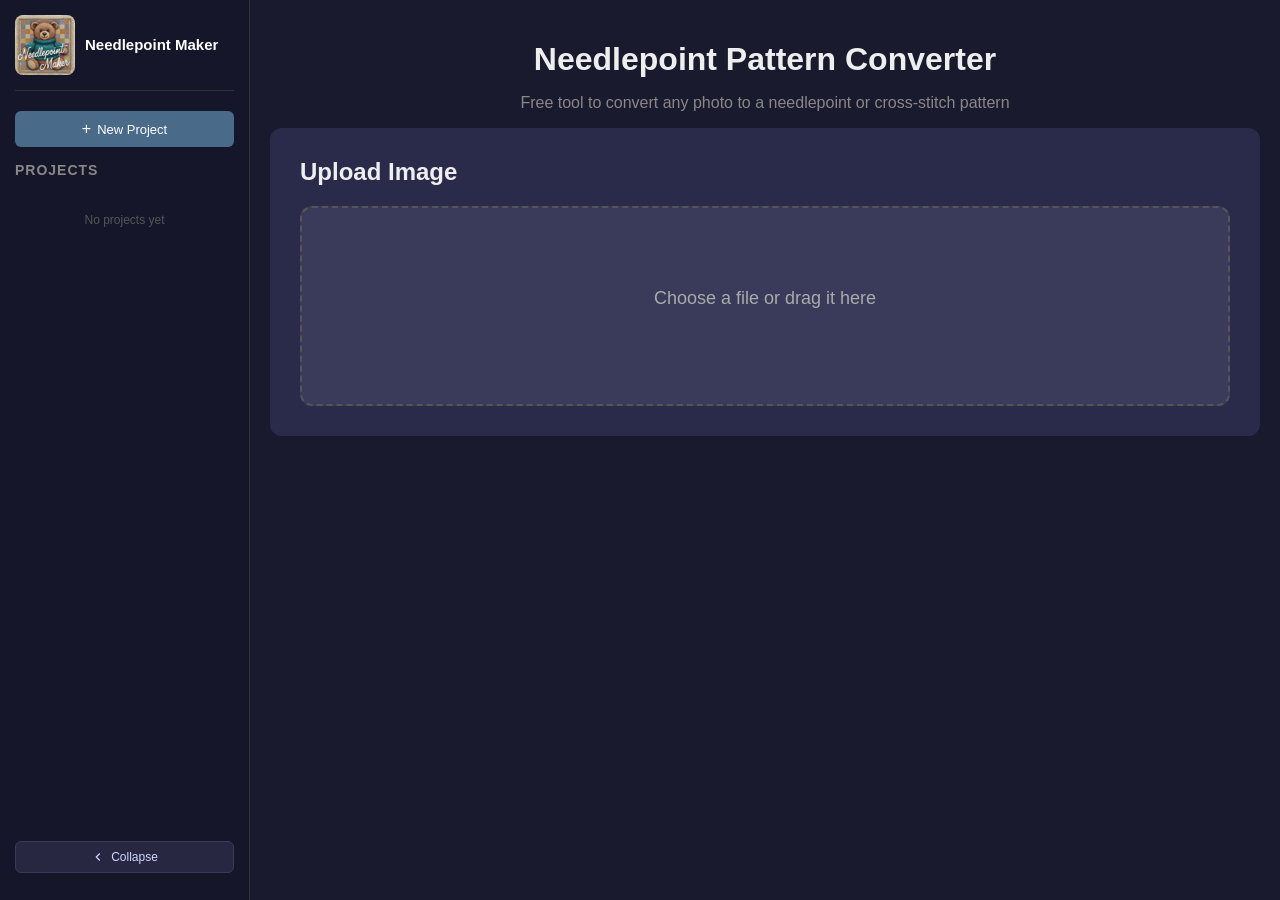
==== commit 5e5ca6d8: "Add undo tracking for cell edits" ====
--- a/index.html
+++ b/index.html
@@ -226,6 +226,7 @@
   
   <!-- Hidden canvas for image processing -->
   <canvas id="processingCanvas" style="display:none;"></canvas>
+  <div class="color-context-menu" id="colorContextMenu" aria-hidden="true"></div>
 
   <script src="app.js"></script>
   <script defer src="/_vercel/insights/script.js"></script>
--- a/styles.css
+++ b/styles.css
@@ -810,6 +810,65 @@
   margin-top: 0;
 }
 
+/* Color context menu */
+.color-context-menu {
+  position: fixed;
+  min-width: 200px;
+  max-width: 280px;
+  max-height: 320px;
+  overflow: auto;
+  background: #1f1f36;
+  border: 1px solid #3a3a5a;
+  border-radius: 10px;
+  padding: 8px;
+  box-shadow: 0 12px 30px rgba(0, 0, 0, 0.45);
+  z-index: 2000;
+  display: none;
+}
+.color-context-menu.visible {
+  display: block;
+}
+.color-context-title {
+  font-size: 11px;
+  color: #9aa3c4;
+  margin: 4px 6px 8px;
+  text-transform: uppercase;
+  letter-spacing: 0.6px;
+}
+.color-context-grid {
+  display: grid;
+  grid-template-columns: repeat(3, minmax(0, 1fr));
+  gap: 6px;
+}
+.color-context-item {
+  display: flex;
+  align-items: center;
+  gap: 8px;
+  padding: 6px;
+  background: #2a2a4a;
+  border: 1px solid transparent;
+  border-radius: 6px;
+  cursor: pointer;
+  color: #e6ebff;
+  font-size: 12px;
+  transition: background 0.2s, border-color 0.2s;
+}
+.color-context-item:hover {
+  background: #34345a;
+  border-color: #4a5a7a;
+}
+.color-context-item.active {
+  border-color: #8ab4f8;
+  box-shadow: 0 0 0 1px rgba(138, 180, 248, 0.4);
+}
+.color-context-swatch {
+  width: 18px;
+  height: 18px;
+  border-radius: 4px;
+  border: 1px solid rgba(0, 0, 0, 0.4);
+  flex-shrink: 0;
+}
+
 /* Download buttons */
 .download-section {
   display: none;
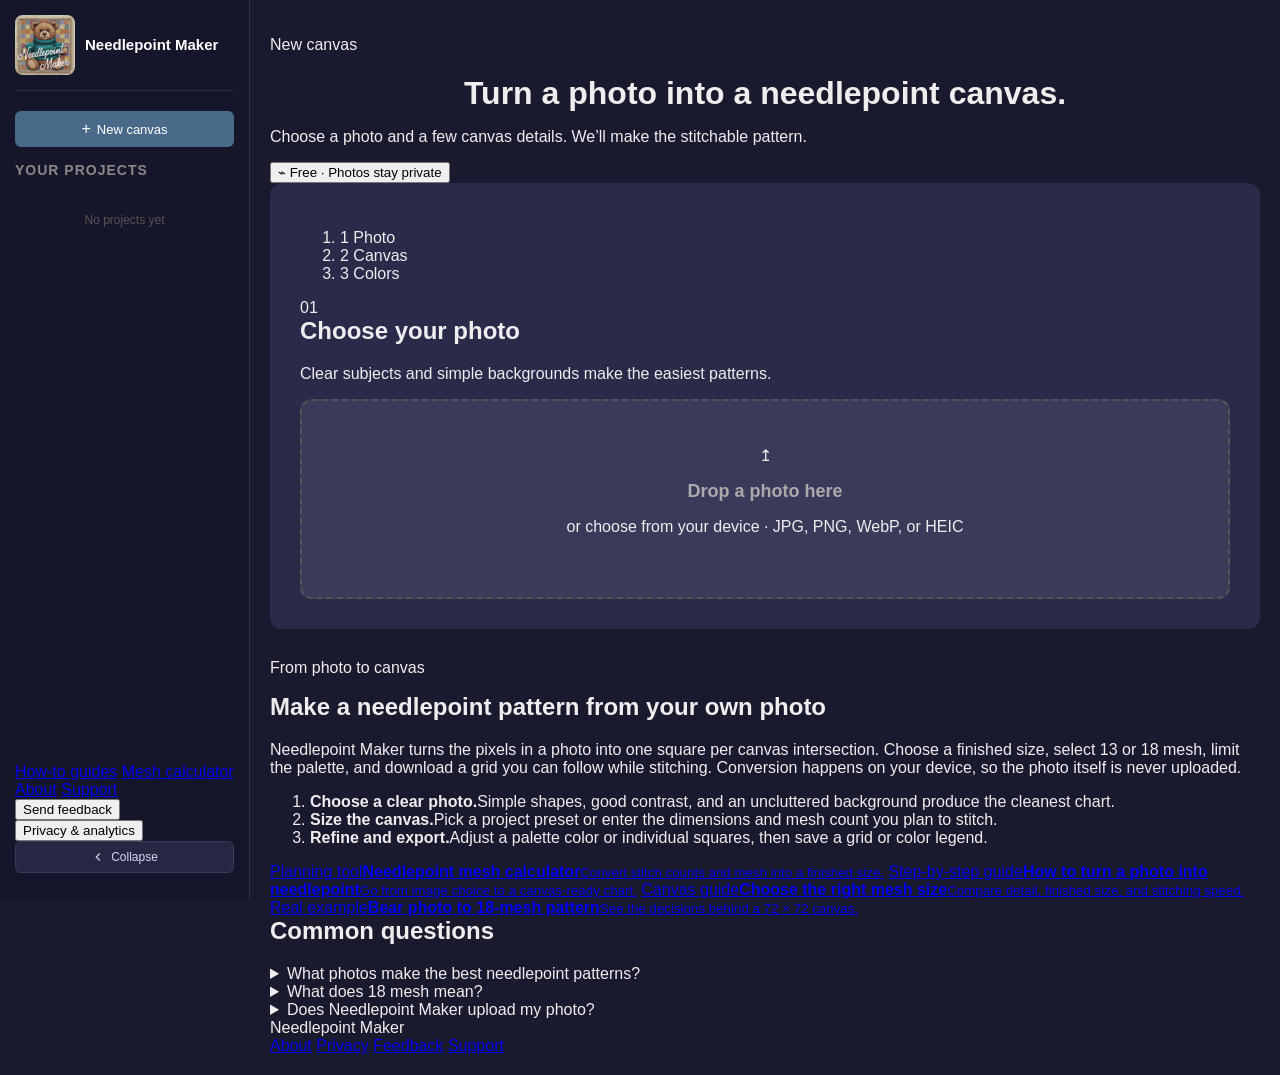
==== commit f82875da: "Choose the smallest useful palette below the color ceiling" ====
--- a/index.html
+++ b/index.html
@@ -5,10 +5,8 @@
   <meta name="viewport" content="width=device-width, initial-scale=1.0">
   
   <!-- Primary Meta Tags -->
-  <title>Free Needlepoint Pattern Converter | Photo to Cross Stitch Pattern Maker</title>
-  <meta name="title" content="Free Needlepoint Pattern Converter | Photo to Cross Stitch Pattern Maker">
-  <meta name="description" content="Convert any photo to a needlepoint or cross-stitch pattern for free. Customize canvas size, control colors, and download printable grid patterns with stitch guides.">
-  <meta name="keywords" content="needlepoint pattern generator, photo to needlepoint, cross stitch pattern maker, convert image to cross stitch, free pattern generator, needlepoint chart maker, cross stitch from photo, embroidery pattern converter, needlepoint pattern maker, image to needlepoint pattern">
+  <title>Photo to Needlepoint Pattern Converter | Needlepoint Maker</title>
+  <meta name="description" content="Turn a photo into a free needlepoint pattern in your browser. Choose 13 or 18 mesh, set the finished size and colors, then download a stitchable grid.">
   <meta name="author" content="Needlepoint Maker">
   <meta name="robots" content="index, follow">
   
@@ -18,19 +16,22 @@
   <!-- Open Graph / Facebook -->
   <meta property="og:type" content="website">
   <meta property="og:url" content="https://needlepointmaker.com/">
-  <meta property="og:title" content="Free Needlepoint Pattern Converter | Photo to Cross Stitch Pattern Maker">
-  <meta property="og:description" content="Transform any image into a stitchable needlepoint or cross-stitch pattern. Free online tool with color control and downloadable charts.">
+  <meta property="og:site_name" content="Needlepoint Maker">
+  <meta property="og:title" content="Photo to Needlepoint Pattern Converter">
+  <meta property="og:description" content="Turn your own photo into a free, stitchable needlepoint grid. Your photo stays in your browser.">
   <meta property="og:image" content="https://needlepointmaker.com/images/og-image.jpg">
+  <meta property="og:image:alt" content="A photo transformed into a color-coded needlepoint canvas pattern">
   
   <!-- Twitter -->
   <meta name="twitter:card" content="summary_large_image">
   <meta name="twitter:url" content="https://needlepointmaker.com/">
-  <meta name="twitter:title" content="Free Needlepoint Pattern Converter | Photo to Cross Stitch Pattern Maker">
-  <meta name="twitter:description" content="Transform any image into a stitchable needlepoint or cross-stitch pattern. Free online tool with color control and downloadable charts.">
+  <meta name="twitter:title" content="Photo to Needlepoint Pattern Converter">
+  <meta name="twitter:description" content="Turn your own photo into a free, stitchable needlepoint grid. Your photo stays in your browser.">
   <meta name="twitter:image" content="https://needlepointmaker.com/images/og-image.jpg">
+  <meta name="twitter:image:alt" content="A photo transformed into a color-coded needlepoint canvas pattern">
   
   <!-- Theme Color -->
-  <meta name="theme-color" content="#6c5ce7">
+  <meta name="theme-color" content="#33483b">
   
   <!-- Favicons -->
   <link rel="icon" type="image/png" sizes="32x32" href="images/favicon-32.png">
@@ -41,33 +42,47 @@
   <script type="application/ld+json">
   {
     "@context": "https://schema.org",
-    "@type": "SoftwareApplication",
-    "name": "Needlepoint Pattern Converter",
-    "description": "Convert any photo to a needlepoint or cross-stitch pattern for free. Customize canvas size, control colors, and download printable grid patterns.",
-    "url": "https://needlepointmaker.com/",
-    "applicationCategory": "DesignApplication",
-    "operatingSystem": "Web Browser",
-    "offers": {
-      "@type": "Offer",
-      "price": "0",
-      "priceCurrency": "USD"
-    },
-    "featureList": [
-      "Image to pattern conversion",
-      "Customizable canvas dimensions",
-      "Color palette control",
-      "Interactive grid view",
-      "CSV and PNG exports",
-      "Project saving"
+    "@graph": [
+      {
+        "@type": "WebSite",
+        "@id": "https://needlepointmaker.com/#website",
+        "url": "https://needlepointmaker.com/",
+        "name": "Needlepoint Maker"
+      },
+      {
+        "@type": "WebApplication",
+        "@id": "https://needlepointmaker.com/#app",
+        "name": "Needlepoint Maker",
+        "description": "Turn a photo into a customizable needlepoint pattern with a color legend, progress tracker, and downloadable grid.",
+        "url": "https://needlepointmaker.com/",
+        "image": "https://needlepointmaker.com/images/og-image.jpg",
+        "applicationCategory": "DesignApplication",
+        "operatingSystem": "Any operating system with a modern web browser",
+        "browserRequirements": "Requires JavaScript, Canvas, and local storage",
+        "isAccessibleForFree": true,
+        "offers": {
+          "@type": "Offer",
+          "price": "0",
+          "priceCurrency": "USD"
+        },
+        "featureList": [
+          "Photo to needlepoint pattern conversion",
+          "13 and 18 mesh canvas sizing",
+          "Adjustable color palette",
+          "Interactive progress tracking",
+          "CSV and PNG pattern exports",
+          "Private browser-based photo processing"
+        ]
+      }
     ]
   }
   </script>
   
-  <link rel="stylesheet" href="styles.css">
+  <link rel="stylesheet" href="styles.css?v=20260904.2">
 </head>
-<body>
+<body class="guided-studio">
   <!-- Mobile Menu Toggle -->
-  <button class="mobile-menu-toggle" id="mobileMenuToggle" aria-label="Toggle menu">
+  <button class="mobile-menu-toggle" id="mobileMenuToggle" aria-label="Open projects">
     <svg class="menu-icon" viewBox="0 0 24 24" fill="none" stroke="currentColor" stroke-width="2">
       <line x1="3" y1="6" x2="21" y2="6"></line>
       <line x1="3" y1="12" x2="21" y2="12"></line>
@@ -83,18 +98,26 @@
   <div class="sidebar-overlay" id="sidebarOverlay"></div>
   
   <!-- Sidebar -->
-  <div class="sidebar" id="sidebar">
+  <aside class="sidebar" id="sidebar" aria-label="Projects and site navigation">
     <div class="sidebar-logo">
       <img src="images/logo.png" alt="Needlepoint Maker" width="60" height="60">
       <span>Needlepoint Maker</span>
     </div>
     <button class="new-project-btn" id="newProjectBtn">
       <span class="btn-icon" aria-hidden="true">+</span>
-      <span class="btn-text">New Project</span>
+      <span class="btn-text">New canvas</span>
     </button>
-    <h2>Projects</h2>
+    <h2>Your projects</h2>
     <div class="project-list" id="projectList"></div>
     <div class="sidebar-footer">
+      <nav class="sidebar-site-nav" aria-label="Learn and support">
+        <a href="/guides/photo-to-needlepoint/">How-to guides</a>
+        <a href="/tools/needlepoint-mesh-calculator/">Mesh calculator</a>
+        <a href="/about/">About</a>
+        <a href="/support/">Support</a>
+      </nav>
+      <button class="sidebar-link-btn" id="feedbackBtn" type="button">Send feedback</button>
+      <button class="sidebar-link-btn" id="privacyBtn" type="button">Privacy &amp; analytics</button>
       <button class="sidebar-toggle-btn" id="sidebarToggleBtn" aria-label="Collapse sidebar">
         <svg class="sidebar-toggle-icon" viewBox="0 0 24 24" fill="none" stroke="currentColor" stroke-width="2">
           <path d="M15 6l-6 6 6 6"/>
@@ -102,21 +125,40 @@
         <span>Collapse</span>
       </button>
     </div>
-  </div>
+  </aside>
   
   <!-- Main Content -->
-  <div class="main-content">
+  <main class="main-content">
     <div class="container">
-      <h1>Needlepoint Pattern Converter</h1>
-      <p style="text-align:center;color:#888;">Free tool to convert any photo to a needlepoint or cross-stitch pattern</p>
+      <header class="page-hero">
+        <div>
+          <p class="page-kicker">New canvas</p>
+          <h1>Turn a photo into a needlepoint canvas.</h1>
+          <p class="page-intro">Choose a photo and a few canvas details. We’ll make the stitchable pattern.</p>
+        </div>
+        <button class="privacy-pill" id="privacyHeroBtn" type="button">
+          <span aria-hidden="true">⌁</span> Free · Photos stay private
+        </button>
+      </header>
       
       <!-- Upload Section -->
     <div class="upload-section">
-      <h2>Upload Image</h2>
-      
-      <div class="file-dropzone" id="fileDropzone">
-        <input type="file" id="imageInput" accept="image/*">
-        <span class="dropzone-text">Choose a file or drag it here</span>
+      <ol class="creation-steps" aria-label="Pattern creation steps">
+        <li class="active"><span>1</span> Photo</li>
+        <li><span>2</span> Canvas</li>
+        <li><span>3</span> Colors</li>
+      </ol>
+
+      <div class="setup-card-heading">
+        <span class="setup-step-number">01</span>
+        <div><h2>Choose your photo</h2><p>Clear subjects and simple backgrounds make the easiest patterns.</p></div>
+      </div>
+      
+      <div class="file-dropzone" id="fileDropzone" role="button" tabindex="0" aria-label="Choose a photo to convert">
+        <input type="file" id="imageInput" accept="image/*" tabindex="-1">
+        <span class="dropzone-icon" aria-hidden="true">↥</span>
+        <strong class="dropzone-text">Drop a photo here</strong>
+        <span class="dropzone-help">or choose from your device · JPG, PNG, WebP, or HEIC</span>
         <span class="dropzone-filename" id="dropzoneFilename"></span>
       </div>
       
@@ -130,39 +172,55 @@
         </div>
       </div>
       
+      <div class="setup-options-grid">
       <div class="step-group" id="presetsStep">
-        <label>Project Size</label>
-        <div class="size-presets" id="sizePresets">
-          <button type="button" class="preset-btn" data-height="72" data-width="72" data-name="Coaster">Coaster (4" × 4")</button>
-          <button type="button" class="preset-btn" data-height="72" data-width="54" data-name="Ornament">Ornament (3" × 4")</button>
-          <button type="button" class="preset-btn" data-height="144" data-width="144" data-name="Pillow">Pillow (8" × 8")</button>
-          <button type="button" class="preset-btn" data-height="144" data-width="108" data-name="Wall Art">Wall Art (6" × 8")</button>
-          <button type="button" class="preset-btn" data-preset="custom">Custom</button>
+        <span class="step-label" id="projectSizeLabel">Project size</span>
+        <div class="size-presets" id="sizePresets" role="group" aria-labelledby="projectSizeLabel">
+          <button type="button" class="preset-btn" data-height="72" data-width="72" data-name="Coaster">
+            <span class="preset-name">Coaster</span>
+            <span class="preset-size">4 × 4 in</span>
+          </button>
+          <button type="button" class="preset-btn" data-height="72" data-width="54" data-name="Ornament">
+            <span class="preset-name">Ornament</span>
+            <span class="preset-size">3 × 4 in</span>
+          </button>
+          <button type="button" class="preset-btn" data-height="144" data-width="144" data-name="Pillow">
+            <span class="preset-name">Pillow</span>
+            <span class="preset-size">8 × 8 in</span>
+          </button>
+          <button type="button" class="preset-btn" data-height="144" data-width="108" data-name="Wall Art">
+            <span class="preset-name">Wall art</span>
+            <span class="preset-size">6 × 8 in</span>
+          </button>
+          <button type="button" class="preset-btn preset-btn-custom" data-preset="custom">
+            <span class="preset-name">Custom</span>
+            <span class="preset-size">Set your own</span>
+          </button>
         </div>
         <p class="preset-note" id="presetNote">Sizes that would stretch or distort your image have been disabled. Use the Custom button to set your own dimensions.</p>
       </div>
       
       <div class="step-group" id="meshStep">
-        <label>Canvas Mesh</label>
-        <div class="mesh-options">
-          <button type="button" class="mesh-btn" data-mesh="12">12 mesh</button>
+        <span class="step-label" id="canvasMeshLabel">Canvas mesh</span>
+        <div class="mesh-options" role="group" aria-labelledby="canvasMeshLabel">
+          <button type="button" class="mesh-btn" data-mesh="13">13 mesh</button>
           <button type="button" class="mesh-btn active" data-mesh="18">18 mesh</button>
         </div>
       </div>
       
       <div class="step-group" id="dimensionsStep">
-        <label>Dimensions</label>
-        <div class="unit-toggle">
+        <span class="step-label" id="dimensionsLabel">Dimensions</span>
+        <div class="unit-toggle" role="group" aria-labelledby="dimensionsLabel">
           <button type="button" class="unit-btn" data-unit="stitches">Stitches</button>
           <button type="button" class="unit-btn active" data-unit="inches">Inches</button>
         </div>
         <div class="dimensions-row">
           <div class="dimension-input">
-            <span class="dimension-label" id="widthLabel">Width (inches)</span>
+            <label class="dimension-label" id="widthLabel" for="widthInput">Width (inches)</label>
             <input type="number" id="widthInput" value="4" min="1" max="20" step="0.5">
           </div>
           <div class="dimension-input">
-            <span class="dimension-label" id="heightLabel">Height (inches)</span>
+            <label class="dimension-label" id="heightLabel" for="heightInput">Height (inches)</label>
             <input type="number" id="heightInput" value="4" min="1" max="20" step="0.5">
           </div>
         </div>
@@ -173,12 +231,14 @@
       </div>
       
       <div class="step-group" id="colorsStep">
-        <label>Max Colors</label>
-        <input type="number" id="colorsInput" value="20" min="2" max="64">
+        <label class="step-label" for="colorsInput">Maximum colors</label>
+        <input type="number" id="colorsInput" value="20" min="2" max="64" aria-describedby="colorsHint">
+        <small id="colorsHint">We use fewer colors when extra shades add little detail.</small>
       </div>
       
       <div class="step-group" id="convertStep">
-        <button class="convert-btn" id="convertBtn" disabled>Convert</button>
+        <button class="convert-btn" id="convertBtn" disabled>Create my pattern <span aria-hidden="true">→</span></button>
+      </div>
       </div>
       
       <div class="status" id="status"></div>
@@ -187,48 +247,206 @@
     <!-- Result Section -->
     <div class="result-section" id="resultSection">
       <div class="result-header">
-        <p class="pattern-info" id="patternInfo"></p>
+        <div class="result-title-group">
+          <p class="page-kicker">Your pattern</p>
+          <h2 id="patternTitle">Needlepoint canvas</h2>
+          <p class="pattern-info" id="patternInfo"></p>
+        </div>
         <button id="editProjectBtn" class="edit-settings-btn">
           <svg viewBox="0 0 24 24" width="16" height="16" fill="none" stroke="currentColor" stroke-width="2">
             <path d="M11 4H4a2 2 0 0 0-2 2v14a2 2 0 0 0 2 2h14a2 2 0 0 0 2-2v-7"/>
             <path d="M18.5 2.5a2.121 2.121 0 0 1 3 3L12 15l-4 1 1-4 9.5-9.5z"/>
           </svg>
-          Edit Settings
+          Edit setup
         </button>
       </div>
-    
-    <!-- Controls -->
-    <div class="controls" id="controls">
-      <label>
-        Cell Size: <input type="range" id="cellSize" min="8" max="30" value="12">
-        <span id="cellSizeVal">12px</span>
-      </label>
-      <button id="toggleCodes">Hide Codes</button>
-      <button id="toggleGrid">Toggle Grid Lines</button>
-    </div>
-      
-      <div class="download-section" id="downloadSection">
-        <button class="download-btn" id="downloadGrid">Download Grid CSV</button>
-        <button class="download-btn" id="downloadLegend">Download Legend CSV</button>
-        <button class="download-btn" id="downloadPng">Download Preview PNG</button>
-        <button class="download-btn" id="downloadGridImage">Download Grid Image</button>
-      </div>
-      
-      <div class="grid-wrapper">
-        <div class="grid" id="grid"></div>
-      </div>
-      
-      <h2>Color Legend</h2>
-      <div class="legend" id="legend"></div>
+
+      <div class="pattern-layout">
+        <aside class="progress-panel" aria-labelledby="progressPanelTitle">
+          <div class="progress-ring" id="progressRing" role="progressbar" aria-valuemin="0" aria-valuemax="100" aria-valuenow="0"><span id="progressPercent">0%</span></div>
+          <div><h2 id="progressPanelTitle"><span id="remainingStitches">0</span> stitches left</h2><p id="completedStitches">0 stitches marked</p></div>
+          <div class="progress-track" aria-hidden="true"><i id="progressTrackFill"></i></div>
+          <button type="button" class="continue-stitching-btn" id="continueStitchingBtn">Continue stitching <span aria-hidden="true">→</span></button>
+          <p class="progress-hint">Choose <strong>Track progress</strong>, then mark each square as you stitch it.</p>
+        </aside>
+
+        <section class="canvas-panel" aria-label="Needlepoint pattern canvas">
+          <!-- Controls -->
+          <div class="controls" id="controls">
+            <div class="mode-bar" id="modeBar" aria-label="Interaction mode">
+              <button type="button" class="mode-btn active" id="progressModeBtn">Track progress</button>
+              <button type="button" class="mode-btn" id="paintModeBtn">Edit colors</button>
+              <button type="button" class="mode-paint-controls" id="paintControls" aria-label="Select paint color">
+                <span class="mode-label">Color</span>
+                <span class="mode-swatch" id="paintSwatch" aria-hidden="true"></span>
+                <span class="mode-color-btn" id="paintColorBtn"><span id="paintColorLabel">1</span></span>
+              </button>
+            </div>
+            <div class="canvas-display-controls">
+              <button type="button" id="fitCanvas">Fit width</button>
+              <label><span class="sr-only">Cell size</span><input type="range" id="cellSize" min="4" max="30" value="12"><span id="cellSizeVal">12px</span></label>
+              <button type="button" id="toggleCodes">Hide codes</button>
+              <button type="button" id="toggleGrid">Grid lines</button>
+            </div>
+          </div>
+
+          <div class="grid-wrapper" id="gridWrapper">
+            <div class="grid" id="grid"></div>
+          </div>
+
+          <div class="download-section" id="downloadSection">
+            <div class="download-copy">
+              <span>Take this pattern with you</span>
+              <p>Save the numbered stitch chart as a PNG. Spreadsheet and preview files are optional.</p>
+            </div>
+            <div class="download-main">
+              <button class="download-btn download-primary" id="downloadGridImage">Save stitch chart</button>
+              <button class="download-btn download-share" id="shareGridImage" type="button" hidden>Share</button>
+            </div>
+            <button class="download-more-toggle" id="downloadMoreToggle" type="button" aria-expanded="false" aria-controls="downloadSecondary">
+              CSV and preview
+            </button>
+            <div class="download-secondary" id="downloadSecondary" hidden>
+              <button class="download-btn" id="downloadGrid">Grid CSV</button>
+              <button class="download-btn" id="downloadLegend">Legend CSV</button>
+              <button class="download-btn" id="downloadPng">Preview PNG</button>
+            </div>
+          </div>
+        </section>
+
+        <aside class="legend-panel" aria-labelledby="legendTitle">
+          <p class="page-kicker">Thread colors</p>
+          <h2 id="legendTitle">Color legend</h2>
+          <p class="legend-help">Select a color to focus its stitches. Click the swatch to change it.</p>
+          <div class="legend" id="legend"></div>
+        </aside>
+      </div>
     </div>
   </div>
-  </div>
+
+    <section class="home-learn" aria-labelledby="learnTitle">
+      <div class="home-learn-intro">
+        <p class="page-kicker">From photo to canvas</p>
+        <h2 id="learnTitle">Make a needlepoint pattern from your own photo</h2>
+        <p>Needlepoint Maker turns the pixels in a photo into one square per canvas intersection. Choose a finished size, select 13 or 18 mesh, limit the palette, and download a grid you can follow while stitching. Conversion happens on your device, so the photo itself is never uploaded.</p>
+      </div>
+      <ol class="home-how-it-works">
+        <li><strong>Choose a clear photo.</strong><span>Simple shapes, good contrast, and an uncluttered background produce the cleanest chart.</span></li>
+        <li><strong>Size the canvas.</strong><span>Pick a project preset or enter the dimensions and mesh count you plan to stitch.</span></li>
+        <li><strong>Refine and export.</strong><span>Adjust a palette color or individual squares, then save a grid or color legend.</span></li>
+      </ol>
+      <div class="home-resource-grid">
+        <a href="/tools/needlepoint-mesh-calculator/"><span>Planning tool</span><strong>Needlepoint mesh calculator</strong><small>Convert stitch counts and mesh into a finished size.</small></a>
+        <a href="/guides/photo-to-needlepoint/"><span>Step-by-step guide</span><strong>How to turn a photo into needlepoint</strong><small>Go from image choice to a canvas-ready chart.</small></a>
+        <a href="/guides/choosing-needlepoint-mesh/"><span>Canvas guide</span><strong>Choose the right mesh size</strong><small>Compare detail, finished size, and stitching speed.</small></a>
+        <a href="/examples/bear-photo-to-needlepoint/"><span>Real example</span><strong>Bear photo to 18-mesh pattern</strong><small>See the decisions behind a 72 × 72 canvas.</small></a>
+      </div>
+      <div class="home-faq">
+        <h2>Common questions</h2>
+        <details><summary>What photos make the best needlepoint patterns?</summary><p>Start with one clear subject, strong edges, even lighting, and a background that does not compete with the subject. Crop tightly before converting.</p></details>
+        <details><summary>What does 18 mesh mean?</summary><p>Mesh is the number of canvas intersections per inch. At 18 mesh, a chart that is 72 stitches wide finishes at 4 inches wide.</p></details>
+        <details><summary>Does Needlepoint Maker upload my photo?</summary><p>No. Image conversion and project saving happen in your browser. Anonymous product events never include the photo, filename, grid, or saved project.</p></details>
+      </div>
+    </section>
+
+    <footer class="home-footer">
+      <span>Needlepoint Maker</span>
+      <nav aria-label="Footer">
+        <a href="/about/">About</a>
+        <a href="/privacy/">Privacy</a>
+        <a href="/feedback/">Feedback</a>
+        <a href="/support/">Support</a>
+      </nav>
+    </footer>
+  </main>
   
   <!-- Hidden canvas for image processing -->
   <canvas id="processingCanvas" style="display:none;"></canvas>
-  <div class="color-context-menu" id="colorContextMenu" aria-hidden="true"></div>
-
-  <script src="app.js"></script>
+  <div class="color-context-menu" id="colorContextMenu" role="dialog" aria-label="Color picker" aria-hidden="true"></div>
+
+  <dialog class="feedback-dialog" id="feedbackDialog" aria-labelledby="feedbackTitle">
+    <form method="dialog" class="dialog-close-form">
+      <button class="dialog-close" aria-label="Close feedback">×</button>
+    </form>
+    <form id="feedbackForm">
+      <h2 id="feedbackTitle">Help improve Needlepoint Maker</h2>
+      <p>What worked, and what got in your way? Please don't include private details about your photo.</p>
+      <fieldset class="feedback-sentiment">
+        <legend>How was your experience?</legend>
+        <label><input type="radio" name="sentiment" value="positive"> Good</label>
+        <label><input type="radio" name="sentiment" value="neutral"> Okay</label>
+        <label><input type="radio" name="sentiment" value="negative"> Frustrating</label>
+      </fieldset>
+      <label for="feedbackMessage">Your feedback</label>
+      <textarea id="feedbackMessage" maxlength="2000" rows="5" placeholder="Tell us what would make this better"></textarea>
+      <label class="consent-check"><input id="feedbackConsent" type="checkbox"> I'm open to a follow-up by email</label>
+      <label for="feedbackEmail">Email <span>(enabled only when follow-up is selected)</span></label>
+      <input id="feedbackEmail" type="email" maxlength="320" autocomplete="email">
+      <input class="honeypot" id="feedbackWebsite" type="text" tabindex="-1" autocomplete="off" aria-hidden="true">
+      <p class="form-status" id="feedbackStatus" role="status"></p>
+      <button class="dialog-submit" type="submit">Send feedback</button>
+    </form>
+  </dialog>
+
+  <dialog class="feedback-dialog privacy-dialog" id="privacyDialog" aria-labelledby="privacyTitle">
+    <form method="dialog" class="dialog-close-form">
+      <button class="dialog-close" aria-label="Close privacy settings">×</button>
+    </form>
+    <h2 id="privacyTitle">Privacy &amp; analytics</h2>
+    <p>Your photo, filename, pattern, and saved projects stay in this browser. We collect anonymous product events, such as creating or exporting a pattern, to understand what works. If you ask to be notified about a printable PDF, that email is stored only for that notice.</p>
+    <label class="analytics-toggle"><input id="analyticsEnabled" type="checkbox"> Share anonymous usage analytics</label>
+    <p class="privacy-note">Turning this off clears the anonymous identifier from this browser. Feedback is only sent when you choose to submit it.</p>
+  </dialog>
+
+  <aside class="research-dock" id="researchDock" hidden>
+    <section class="research-prompt" id="intentPrompt" aria-labelledby="intentPromptTitle">
+      <div class="research-prompt-main">
+        <p class="research-prompt-kicker">Quick question</p>
+        <h2 id="intentPromptTitle">What would make this most useful next?</h2>
+        <div class="intent-options" id="intentOptions">
+          <button type="button" data-intent="printable_pdf">A printable PDF</button>
+          <button type="button" data-intent="thread_matching">Real thread colors</button>
+          <button type="button" data-intent="pattern_cleanup">Cleaner patterns</button>
+          <button type="button" data-intent="other">Something else</button>
+        </div>
+        <form class="intent-other-form" id="intentOtherForm">
+          <label for="intentComment">What do you have in mind?</label>
+          <textarea id="intentComment" maxlength="500" rows="2"></textarea>
+          <button type="submit">Send answer</button>
+        </form>
+        <form class="intent-other-form" id="intentNotifyForm">
+          <label for="intentEmail">Want a note when printable patterns are ready?</label>
+          <input id="intentEmail" type="email" maxlength="320" autocomplete="email" placeholder="Email (optional)">
+          <div class="intent-notify-actions">
+            <button type="submit">Notify me</button>
+            <button type="button" id="skipIntentEmailBtn">No thanks</button>
+          </div>
+        </form>
+        <p class="research-thanks" id="intentThanks" role="status"></p>
+      </div>
+      <button class="research-prompt-dismiss" id="dismissIntentBtn" type="button">Not now</button>
+    </section>
+    <section class="research-prompt" id="outcomePrompt" aria-labelledby="outcomePromptTitle">
+      <div class="research-prompt-main">
+        <p class="research-prompt-kicker">After export</p>
+        <h2 id="outcomePromptTitle">Does this feel ready to stitch?</h2>
+        <div class="intent-options" id="outcomeOptions">
+          <button type="button" data-outcome="yes">Yes, I'm ready</button>
+          <button type="button" data-outcome="not_yet">Not quite</button>
+        </div>
+        <div class="intent-options" id="outcomeReasons" hidden>
+          <button type="button" data-reason="hard_to_print">Hard to print</button>
+          <button type="button" data-reason="scattered_colors">Too many scattered colors</button>
+          <button type="button" data-reason="need_thread_names">I need real thread names</button>
+        </div>
+        <p class="research-thanks" id="outcomeThanks" role="status"></p>
+      </div>
+      <button class="research-prompt-dismiss" id="dismissOutcomeBtn" type="button">Not now</button>
+    </section>
+  </aside>
+
+  <script src="analytics.js?v=20260830.3"></script>
+  <script src="app.js?v=20260904.2"></script>
   <script defer src="/_vercel/insights/script.js"></script>
 </body>
 </html>
--- a/styles.css
+++ b/styles.css
@@ -646,6 +646,109 @@
 }
 .controls button:hover {
   background: #5a5a8a;
+}
+
+/* Floating mode bar */
+.mode-bar {
+  position: fixed;
+  left: calc(50% + (var(--sidebar-offset, 0px) / 2));
+  bottom: 18px;
+  transform: translateX(-50%);
+  background: rgba(255, 255, 255, 0.12);
+  border: 1px solid rgba(255, 255, 255, 0.22);
+  border-radius: 999px;
+  padding: 6px 10px;
+  display: none;
+  align-items: center;
+  gap: 8px;
+  z-index: 1500;
+  box-shadow:
+    0 12px 32px rgba(0, 0, 0, 0.35),
+    inset 0 1px 0 rgba(255, 255, 255, 0.25);
+  backdrop-filter: blur(18px) saturate(1.3);
+  -webkit-backdrop-filter: blur(18px) saturate(1.3);
+  height: 44px;
+}
+.result-section.visible .mode-bar {
+  display: flex;
+}
+.mode-btn {
+  height: 32px;
+  padding: 0 14px;
+  border: 1px solid rgba(255, 255, 255, 0.18);
+  border-radius: 999px;
+  background: rgba(20, 20, 30, 0.35);
+  color: #eef1ff;
+  cursor: pointer;
+  font-size: 12px;
+  display: inline-flex;
+  align-items: center;
+  justify-content: center;
+  transition: background 0.2s, border-color 0.2s, color 0.2s;
+}
+.mode-btn:hover {
+  background: rgba(255, 255, 255, 0.16);
+}
+.mode-btn.active {
+  background: rgba(255, 255, 255, 0.7);
+  border-color: rgba(255, 255, 255, 0.9);
+  color: #0a1022;
+  box-shadow:
+    0 4px 10px rgba(0, 0, 0, 0.18),
+    inset 0 1px 0 rgba(255, 255, 255, 0.8);
+}
+.mode-paint-controls {
+  display: none;
+  align-items: center;
+  gap: 8px;
+  height: 32px;
+  padding: 0 10px;
+  border-left: 1px solid rgba(255, 255, 255, 0.2);
+  background: transparent;
+  border: none;
+  cursor: pointer;
+}
+.mode-paint-controls.visible {
+  display: flex;
+}
+.mode-bar.paint-active .mode-paint-controls {
+  background: rgba(255, 255, 255, 0.55);
+  border-radius: 999px;
+  border-left: none;
+  box-shadow:
+    0 4px 12px rgba(0, 0, 0, 0.18),
+    inset 0 1px 0 rgba(255, 255, 255, 0.8);
+}
+.mode-label {
+  font-size: 11px;
+  color: rgba(20, 26, 46, 0.8);
+  text-transform: uppercase;
+  letter-spacing: 0.5px;
+}
+.mode-swatch {
+  width: 18px;
+  height: 18px;
+  border-radius: 4px;
+  border: 1px solid rgba(0, 0, 0, 0.25);
+  background: #fff;
+}
+.mode-color-btn {
+  background: rgba(255, 255, 255, 0.35);
+  border: 1px solid rgba(255, 255, 255, 0.35);
+  color: #0c1326;
+  border-radius: 6px;
+  padding: 0 10px;
+  height: 24px;
+  display: inline-flex;
+  align-items: center;
+  font-size: 12px;
+  cursor: pointer;
+}
+.mode-paint-controls:hover .mode-color-btn {
+  background: rgba(255, 255, 255, 0.5);
+}
+.mode-color-btn:hover {
+  background: rgba(255, 255, 255, 0.6);
 }
 
 /* Grid */
@@ -817,20 +920,24 @@
   max-width: 280px;
   max-height: 320px;
   overflow: auto;
-  background: #1f1f36;
-  border: 1px solid #3a3a5a;
+  background: rgba(255, 255, 255, 0.22);
+  border: 1px solid rgba(255, 255, 255, 0.35);
   border-radius: 10px;
   padding: 8px;
-  box-shadow: 0 12px 30px rgba(0, 0, 0, 0.45);
+  box-shadow:
+    0 18px 40px rgba(0, 0, 0, 0.35),
+    inset 0 1px 0 rgba(255, 255, 255, 0.4);
   z-index: 2000;
   display: none;
+  backdrop-filter: blur(16px) saturate(1.2);
+  -webkit-backdrop-filter: blur(16px) saturate(1.2);
 }
 .color-context-menu.visible {
   display: block;
 }
 .color-context-title {
   font-size: 11px;
-  color: #9aa3c4;
+  color: rgba(16, 22, 40, 0.75);
   margin: 4px 6px 8px;
   text-transform: uppercase;
   letter-spacing: 0.6px;
@@ -845,27 +952,27 @@
   align-items: center;
   gap: 8px;
   padding: 6px;
-  background: #2a2a4a;
-  border: 1px solid transparent;
-  border-radius: 6px;
-  cursor: pointer;
-  color: #e6ebff;
+  background: rgba(255, 255, 255, 0.22);
+  border: 1px solid rgba(255, 255, 255, 0.18);
+  border-radius: 6px;
+  cursor: pointer;
+  color: #0c1326;
   font-size: 12px;
   transition: background 0.2s, border-color 0.2s;
 }
 .color-context-item:hover {
-  background: #34345a;
-  border-color: #4a5a7a;
+  background: rgba(255, 255, 255, 0.35);
+  border-color: rgba(255, 255, 255, 0.5);
 }
 .color-context-item.active {
-  border-color: #8ab4f8;
-  box-shadow: 0 0 0 1px rgba(138, 180, 248, 0.4);
+  border-color: rgba(12, 19, 38, 0.45);
+  box-shadow: inset 0 1px 0 rgba(255, 255, 255, 0.6);
 }
 .color-context-swatch {
   width: 18px;
   height: 18px;
   border-radius: 4px;
-  border: 1px solid rgba(0, 0, 0, 0.4);
+  border: 1px solid rgba(0, 0, 0, 0.25);
   flex-shrink: 0;
 }
 
@@ -1111,6 +1218,20 @@
     width: 100%;
     max-width: 200px;
   }
+
+  .mode-bar {
+    width: calc(100% - 24px);
+    justify-content: center;
+    gap: 6px;
+    padding: 10px;
+  }
+  .mode-paint-controls {
+    flex: 1;
+    justify-content: center;
+  }
+  .mode-color-btn {
+    width: 110px;
+  }
   
   /* Grid wrapper scrolls horizontally */
   .grid-wrapper {
